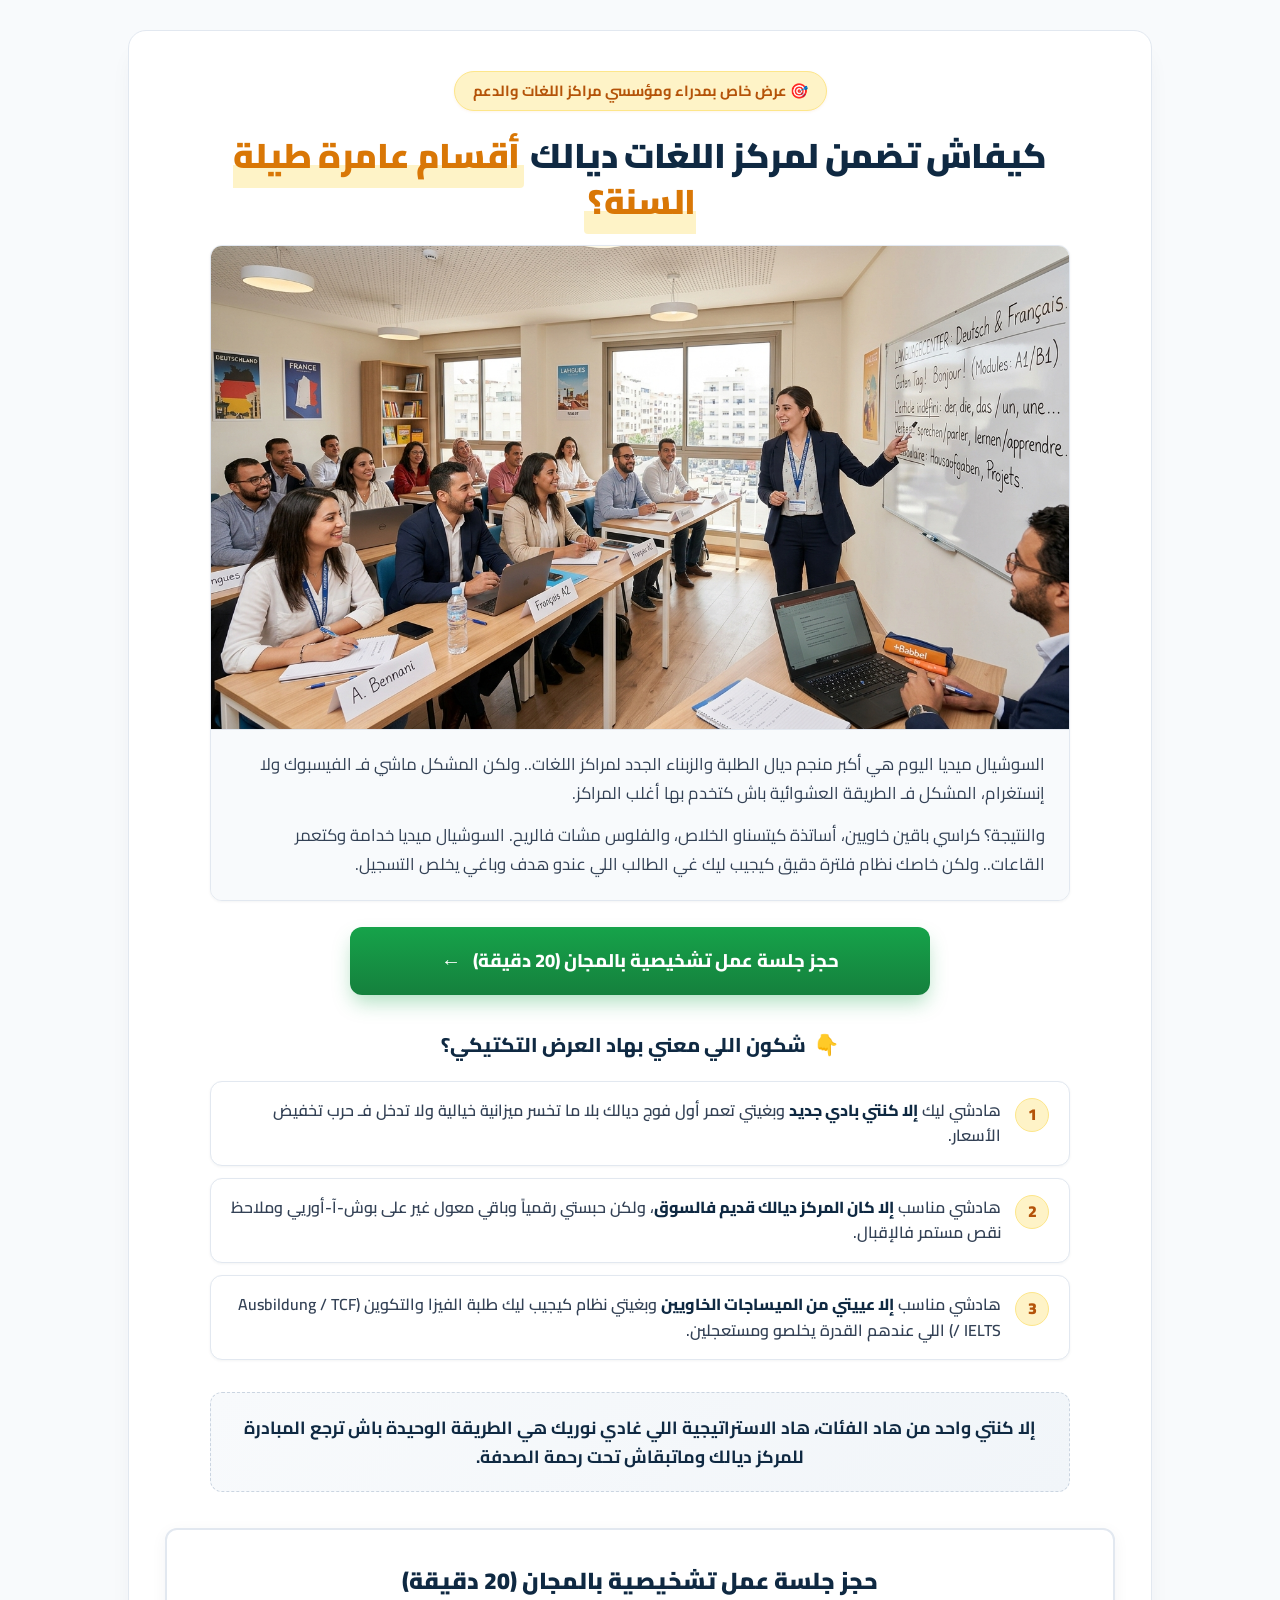
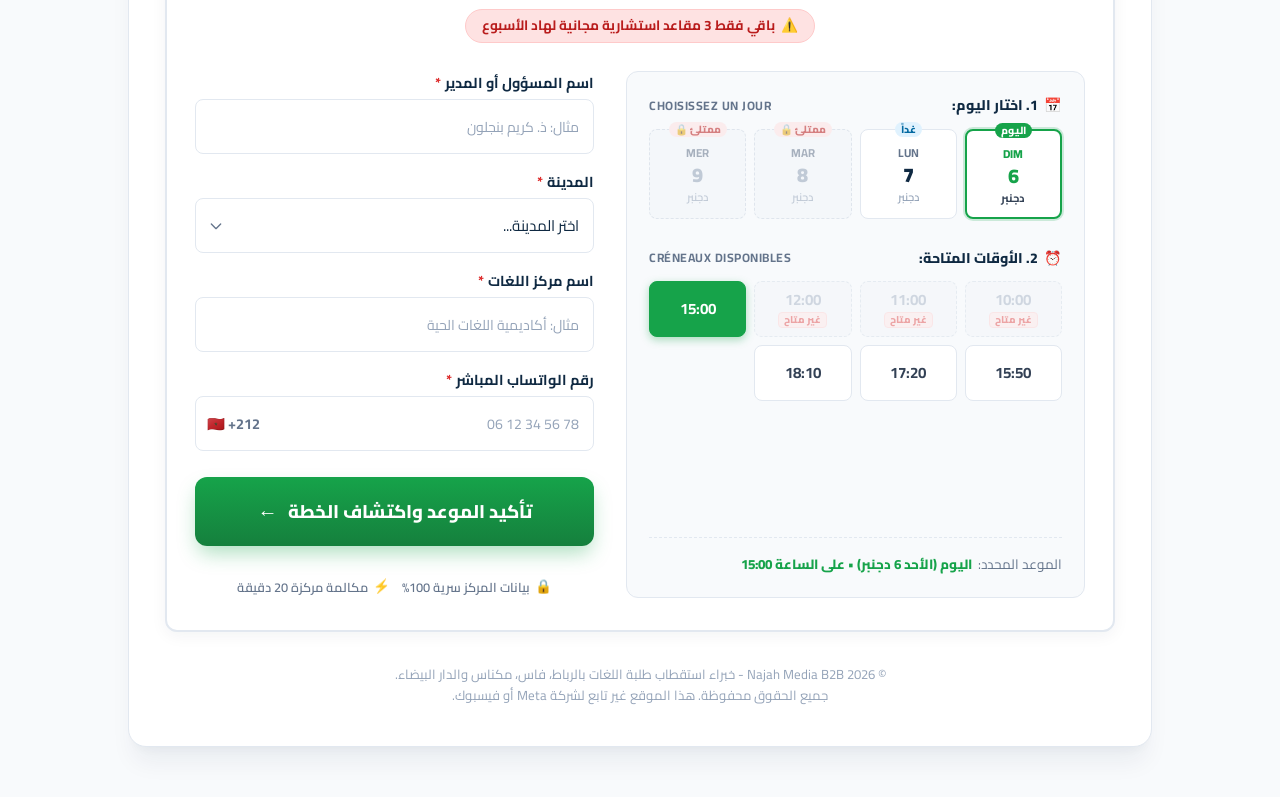
==== index.html @ f30177ac "first" ====
<!DOCTYPE html>
<html lang="ar" dir="rtl">
<head>
  <meta charset="UTF-8">
  <meta name="viewport" content="width=device-width, initial-scale=1.0">
  <title>خطة ملء أفواج مراكز اللغات طيلة السنة | نجاح ميديا</title>
  <meta name="description" content="استراتيجية استقطاب الطلبة الجادين والمستعدين للأداء لمراكز اللغات والتكوين بالمغرب (الألمانية، الفرنسية، الإنجليزية، والتكوين المهني Ausbildung).">
  
  <!-- Favicon -->
  <link rel="icon" href="data:image/svg+xml,<svg xmlns='http://www.w3.org/2000/svg' viewBox='0 0 100 100'><text y='.9em' font-size='90'>🎯</text></svg>">

  <!-- Open Graph -->
  <meta property="og:title" content="كيفاش تضمن لمركز اللغات ديالك أقسام عامرة طيلة السنة">
  <meta property="og:description" content="جلسة عمل تشخيصية بالمجان (20 دقيقة) لمدراء ومؤسسي مراكز اللغات والدعم المدرسي بالمغرب.">
  <meta property="og:type" content="website">

  <!-- Google Fonts -->
  <link rel="preconnect" href="https://fonts.googleapis.com">
  <link rel="preconnect" href="https://fonts.gstatic.com" crossorigin>
  <link href="https://fonts.googleapis.com/css2?family=Cairo:wght@400;500;600;700;800;900&family=Alexandria:wght@400;600;700&display=swap" rel="stylesheet">

  <!-- Main Stylesheet -->
  <link rel="stylesheet" href="style.css">

  <!-- Meta Pixel Stub -->
  <script>
    !function(f,b,e,v,n,t,s)
    {if(f.fbq)return;n=f.fbq=function(){n.callMethod?
    n.callMethod.apply(n,arguments):n.queue.push(arguments)};
    if(!f._fbq)f._fbq=n;n.push=n;n.loaded=!0;n.version='2.0';
    n.queue=[];t=b.createElement(e);t.async=!0;
    t.src=v;s=b.getElementsByTagName(e)[0];
    s.parentNode.insertBefore(t,s)}(window, document,'script',
    'https://connect.facebook.net/en_US/fbevents.js');
    fbq('init', 'FB_PIXEL_ID_PLACEHOLDER');
    fbq('track', 'PageView');
  </script>
</head>
<body>

  <div class="page-wrapper">

    <!-- MAIN ELEVATED CONTAINER CARD -->
    <main class="main-card">

      <!-- 2. TARGET CALLOUT PILL -->
      <div class="target-callout-wrapper">
        <div class="target-pill">
          <span>🎯 عرض خاص بمدراء ومؤسسي مراكز اللغات والدعم</span>
        </div>
      </div>

      <!-- 3. THE BIG PAIN HEADLINE -->
      <h1 class="main-headline">
        كيفاش تضمن لمركز اللغات ديالك <span class="highlight-amber">أقسام عامرة طيلة السنة؟</span>
      </h1>

      <!-- 4 & 5. HERO UNIFIED CARD (CLEAN IMAGE FIRST + TEXT DIRECTLY BENEATH) -->
      <section class="hero-unified-card" aria-label="عرض توضيحي لمركز اللغات">
        <div class="hero-image-wrap">
          <img 
            src="assets/classroom.jpg" 
            alt="فصل دراسي احترافي لمركز لغات بالمغرب" 
            class="hero-classroom-img"
            loading="eager"
          >
        </div>

        <div class="brutal-subheadline">
          <p style="margin-bottom: 12px;">السوشيال ميديا اليوم هي أكبر منجم ديال الطلبة والزبناء الجدد لمراكز اللغات.. ولكن المشكل ماشي فـ الفيسبوك ولا إنستغرام، المشكل فـ الطريقة العشوائية باش كتخدم بها أغلب المراكز.</p>
          <p>والنتيجة؟ كراسي باقين خاويين، أساتذة كيتسناو الخلاص، والفلوس مشات فالريح. السوشيال ميديا خدامة وكتعمر القاعات.. ولكن خاصك نظام فلترة دقيق كيجيب ليك غي الطالب اللي عندو هدف وباغي يخلص التسجيل.</p>
        </div>
      </section>

      <!-- FAST-JUMP CTA BUTTON -->
      <div class="fast-jump-cta-wrap">
        <a href="#bookingSection" class="fast-jump-cta-btn">
          <span>حجز جلسة عمل تشخيصية بالمجان (20 دقيقة)</span>
          <span class="cta-arrow">←</span>
        </a>
      </div>

      <!-- 6. THE 3 QUALIFICATION SEGMENTATION CARDS -->
      <section class="segmentation-section">
        <h2 class="section-title-pill">
          <span>👇</span>
          <span>شكون اللي معني بهاد العرض التكتيكي؟</span>
        </h2>

        <div class="cards-stack">
          <!-- Card 1 -->
          <div class="qualification-card">
            <div class="card-badge-num">1</div>
            <p>
              هادشي ليك <strong>إلا كنتي بادي جديد</strong> وبغيتي تعمر أول فوج ديالك بلا ما تخسر ميزانية خيالية ولا تدخل فـ حرب تخفيض الأسعار.
            </p>
          </div>

          <!-- Card 2 -->
          <div class="qualification-card">
            <div class="card-badge-num">2</div>
            <p>
              هادشي مناسب <strong>إلا كان المركز ديالك قديم فالسوق</strong>، ولكن حبستي رقمياً وباقي معول غير على بوش-آ-أوريي وملاحظ نقص مستمر فالإقبال.
            </p>
          </div>

          <!-- Card 3 -->
          <div class="qualification-card">
            <div class="card-badge-num">3</div>
            <p>
              هادشي مناسب <strong>إلا عييتي من الميساجات الخاويين</strong> وبغيتي نظام كيجيب ليك طلبة الفيزا والتكوين (Ausbildung / TCF / IELTS) اللي عندهم القدرة يخلصو ومستعجلين.
            </p>
          </div>
        </div>
      </section>

      <!-- 7. THE BRIDGE / TRANSITION TEXT -->
      <div class="bridge-box">
        <p class="bridge-text">
          إلا كنتي واحد من هاد الفئات، هاد الاستراتيجية اللي غادي نوريك هي الطريقة الوحيدة باش ترجع المبادرة للمركز ديالك وماتبقاش تحت رحمة الصدفة.
        </p>
      </div>

      <!-- 8. BALANCED 2-COLUMN BOOKING & SCHEDULER SECTION (DESKTOP >= 768px) -->
      <section class="booking-main-wrapper" id="bookingSection">
        <div class="booking-header">
          <h3 class="booking-title">حجز جلسة عمل تشخيصية بالمجان (20 دقيقة)</h3>
          <div class="scarcity-pill">
            <span>⚠️</span>
            <span>باقي فقط 3 مقاعد استشارية مجانية لهاد الأسبوع</span>
          </div>
        </div>

        <form id="consultationForm">
          <div class="booking-grid">
            
            <!-- COLUMN 1: THE 2-STEP INTERACTIVE CALENDAR SCHEDULER -->
            <div class="scheduler-column">
              
              <!-- Step A: Choose Day -->
              <div class="scheduler-step-header">
                <span class="step-label-main">
                  <span>📅</span>
                  <span>1. اختار اليوم:</span>
                </span>
                <span class="step-label-sub">CHOISISSEZ UN JOUR</span>
              </div>

              <!-- Interactive Date Cards Grid -->
              <div class="days-cards-grid" id="daysCardsGrid">
                <!-- Dynamically populated with Day, Date Number, and Month -->
              </div>

              <!-- Step B: Available Time Slots -->
              <div class="scheduler-step-header" style="margin-top: 6px;">
                <span class="step-label-main">
                  <span>⏰</span>
                  <span>2. الأوقات المتاحة:</span>
                </span>
                <span class="step-label-sub" id="slotSyncStatus">CRÉNEAUX DISPONIBLES</span>
              </div>

              <!-- Selectable Time Chips Grid -->
              <div class="time-chips-grid" id="timeChipsGrid">
                <!-- Dynamically populated time chips -->
              </div>

              <!-- Live Selected Slot Indicator -->
              <div class="selected-slot-indicator">
                <span>الموعد المحدد:</span>
                <strong id="selectedSlotPreview">جاري التحميل...</strong>
              </div>

              <!-- Hidden Inputs for Form Submission -->
              <input type="hidden" id="selectedDateInput" name="selected_date" value="">
              <input type="hidden" id="selectedTimeInput" name="selected_time" value="">
            </div>

            <!-- COLUMN 2: CONTACT FORM & INPUTS -->
            <div class="form-column">
              <div class="lead-form">
                
                <!-- Input 1: Full Name -->
                <div class="form-group">
                  <label class="form-label" for="fullName">
                    <span>اسم المسؤول أو المدير</span>
                    <span class="required-star">*</span>
                  </label>
                  <input 
                    type="text" 
                    id="fullName" 
                    name="full_name" 
                    class="form-input" 
                    placeholder="مثال: ذ. كريم بنجلون" 
                    required
                  >
                </div>

                <!-- Input 2: City (<select> dropdown) -->
                <div class="form-group">
                  <label class="form-label" for="citySelect">
                    <span>المدينة</span>
                    <span class="required-star">*</span>
                  </label>
                  <select id="citySelect" name="city" class="form-select" required>
                    <option value="" disabled selected>اختر المدينة...</option>
                    <option value="فاس (Fès)">فاس (Fès)</option>
                    <option value="مكناس (Meknès)">مكناس (Meknès)</option>
                    <option value="الرباط (Rabat)">الرباط (Rabat)</option>
                    <option value="الدار البيضاء (Casablanca)">الدار البيضاء (Casablanca)</option>
                    <option value="طنجة (Tanger)">طنجة (Tanger)</option>
                    <option value="مراكش (Marrakech)">مراكش (Marrakech)</option>
                    <option value="مدينة أخرى (Autre)">مدينة أخرى (Autre)</option>
                  </select>
                </div>

                <!-- Input 3: Center Name -->
                <div class="form-group">
                  <label class="form-label" for="centerName">
                    <span>اسم مركز اللغات</span>
                    <span class="required-star">*</span>
                  </label>
                  <input 
                    type="text" 
                    id="centerName" 
                    name="center_name" 
                    class="form-input" 
                    placeholder="مثال: أكاديمية اللغات الحية" 
                    required
                  >
                </div>

                <!-- Input 4: WhatsApp Number (+212) -->
                <div class="form-group">
                  <label class="form-label" for="phone">
                    <span>رقم الواتساب المباشر</span>
                    <span class="required-star">*</span>
                  </label>
                  <div class="phone-input-wrap">
                    <span class="phone-country-code">🇲🇦 +212</span>
                    <input 
                      type="tel" 
                      id="phone" 
                      name="phone" 
                      class="form-input phone-input" 
                      placeholder="06 12 34 56 78" 
                      required
                    >
                  </div>
                </div>

                <!-- CTA Submit Button -->
                <button type="submit" class="cta-submit-btn" id="submitBtn">
                  <span>تأكيد الموعد واكتشاف الخطة</span>
                  <span class="cta-arrow">←</span>
                </button>

                <!-- Trust Guarantees -->
                <div class="form-guarantee-row">
                  <div class="guarantee-item">
                    <span class="guarantee-icon">🔒</span>
                    <span>بيانات المركز سرية 100%</span>
                  </div>
                  <div class="guarantee-item">
                    <span class="guarantee-icon">⚡</span>
                    <span>مكالمة مركزة 20 دقيقة</span>
                  </div>
                </div>

              </div>
            </div>

          </div>
        </form>
      </section>

      <!-- Minimal Trust Footer -->
      <footer class="minimal-footer">
        <p>© 2026 Najah Media B2B - خبراء استقطاب طلبة اللغات بالرباط، فاس، مكناس والدار البيضاء.</p>
        <p>جميع الحقوق محفوظة. هذا الموقع غير تابع لشركة Meta أو فيسبوك.</p>
      </footer>

    </main>

  </div>

  <!-- Scripts -->
  <script src="script.js"></script>
</body>
</html>
---- style.css ----
/* ==========================================================================
   NAJAH MEDIA / CRO LANDING PAGE - MOROCCAN B2B LANGUAGE CENTERS
   High-converting direct-response layout (Reference Booking Clone)
   ========================================================================== */

@import url('https://fonts.googleapis.com/css2?family=Cairo:wght@400;500;600;700;800;900&family=Alexandria:wght@400;600;700&display=swap');

:root {
  /* Color Palette */
  --bg-page: #f8fafc;
  --bg-card: #ffffff;
  --bg-card-subtle: #f8fafc;
  
  --text-primary: #0f2942;
  --text-secondary: #334155;
  --text-muted: #64748b;
  --text-light: #94a3b8;
  
  --brand-navy: #0f2942;
  --brand-navy-light: #1e3a8a;
  
  --amber-primary: #d97706;
  --amber-hover: #b45309;
  --amber-bg: #fef3c7;
  --amber-border: #fde68a;
  
  --emerald-primary: #16a34a;
  --emerald-hover: #15803d;
  --emerald-bg: #dcfce7;
  --emerald-border: #86efac;

  --accent-red: #dc2626;
  --accent-red-bg: #fee2e2;
  --accent-red-border: #fca5a5;
  
  --border-light: #e2e8f0;
  --border-subtle: #edf2f7;
  
  /* Shadows */
  --shadow-sm: 0 1px 3px 0 rgba(15, 41, 66, 0.05);
  --shadow-md: 0 4px 6px -1px rgba(15, 41, 66, 0.07), 0 2px 4px -2px rgba(15, 41, 66, 0.05);
  --shadow-card: 0 20px 25px -5px rgba(15, 41, 66, 0.06), 0 8px 10px -6px rgba(15, 41, 66, 0.04);
  --shadow-cta: 0 10px 20px -3px rgba(22, 163, 74, 0.35);
  
  /* Radii */
  --radius-sm: 8px;
  --radius-md: 12px;
  --radius-lg: 18px;
  --radius-pill: 9999px;
  
  /* Typography */
  --font-arabic: 'Cairo', -apple-system, BlinkMacSystemFont, 'Segoe UI', Roboto, sans-serif;
}

*, *::before, *::after {
  box-sizing: border-box;
  margin: 0;
  padding: 0;
}

html {
  font-size: 16px;
  scroll-behavior: smooth;
  direction: rtl;
}

body {
  font-family: var(--font-arabic);
  background-color: var(--bg-page);
  color: var(--text-primary);
  line-height: 1.6;
  direction: rtl;
  text-align: right;
  -webkit-font-smoothing: antialiased;
  -moz-osx-font-smoothing: grayscale;
  padding: 30px 16px 50px 16px;
}

/* Base Page Wrapper - Max 1024px on Desktop */
.page-wrapper {
  width: 100%;
  max-width: 1024px;
  margin: 0 auto;
}

/* Main Elevated Card */
.main-card {
  background-color: var(--bg-card);
  border: 1px solid var(--border-light);
  border-radius: var(--radius-lg);
  padding: 40px 36px;
  box-shadow: var(--shadow-card);
}

@media (max-width: 768px) {
  .main-card {
    padding: 24px 18px;
    border-radius: var(--radius-md);
  }
}

/* 2. Target Callout Pill */
.target-callout-wrapper {
  text-align: center;
  margin-bottom: 22px;
}

.target-pill {
  display: inline-flex;
  align-items: center;
  gap: 8px;
  background-color: var(--amber-bg);
  border: 1px solid var(--amber-border);
  color: var(--amber-hover);
  padding: 7px 18px;
  border-radius: var(--radius-pill);
  font-size: 0.92rem;
  font-weight: 700;
  box-shadow: 0 1px 3px rgba(217, 119, 6, 0.08);
}

/* 3. The Big Pain Headline */
.main-headline {
  font-size: 2.15rem;
  font-weight: 900;
  line-height: 1.35;
  color: var(--text-primary);
  text-align: center;
  margin-bottom: 20px;
  letter-spacing: -0.4px;
  max-width: 860px;
  margin-left: auto;
  margin-right: auto;
}

.main-headline .highlight-amber {
  color: var(--amber-primary);
  background: linear-gradient(180deg, rgba(254, 243, 199, 0) 65%, #fef3c7 65%);
  padding: 0 4px;
  border-radius: 4px;
}

@media (max-width: 768px) {
  .main-headline {
    font-size: 1.45rem;
    line-height: 1.42;
  }
}

/* 4 & 5. Hero Unified Card: Image First + Text */
.hero-unified-card {
  max-width: 860px;
  margin: 0 auto 26px auto;
  background-color: #ffffff;
  border: 1.5px solid var(--border-light);
  border-radius: var(--radius-md);
  overflow: hidden;
  box-shadow: var(--shadow-sm);
}

.hero-image-wrap {
  width: 100%;
  overflow: hidden;
  background-color: #0f172a;
}

.hero-classroom-img {
  width: 100%;
  height: auto;
  aspect-ratio: 16 / 9;
  object-fit: cover;
  display: block;
  transition: transform 0.3s ease;
}

.hero-unified-card:hover .hero-classroom-img {
  transform: scale(1.012);
}

.hero-unified-card .brutal-subheadline {
  margin: 0;
  border-radius: 0;
  border-right: none;
  border-top: 1px solid var(--border-light);
  background-color: #f8fafc;
  padding: 20px 24px;
  font-size: 1.05rem;
  line-height: 1.75;
  color: var(--text-secondary);
  text-align: right;
}

@media (max-width: 768px) {
  .hero-unified-card .brutal-subheadline {
    padding: 16px 18px;
    font-size: 0.95rem;
  }
}

/* Fast-Jump CTA Button */
.fast-jump-cta-wrap {
  max-width: 860px;
  margin: 0 auto 34px auto;
  display: flex;
  justify-content: center;
}

.fast-jump-cta-btn {
  display: inline-flex;
  align-items: center;
  justify-content: center;
  gap: 12px;
  width: 100%;
  max-width: 580px;
  background: linear-gradient(180deg, #16a34a 0%, #15803d 100%);
  color: #ffffff;
  text-decoration: none;
  padding: 18px 28px;
  border-radius: var(--radius-md);
  font-size: 1.15rem;
  font-weight: 800;
  font-family: var(--font-arabic);
  box-shadow: var(--shadow-cta);
  transition: all 0.2s ease;
  cursor: pointer;
}

.fast-jump-cta-btn:hover {
  background: linear-gradient(180deg, #15803d 0%, #166534 100%);
  transform: translateY(-2px);
  box-shadow: 0 14px 26px -3px rgba(22, 163, 74, 0.45);
}

.fast-jump-cta-btn:active {
  transform: translateY(0);
}

.fast-jump-cta-btn:hover .cta-arrow {
  transform: translateX(-4px);
}

/* 6. The 3 Qualification Segmentation Cards */
.segmentation-section {
  margin: 34px auto 32px auto;
  max-width: 860px;
}

.section-title-pill {
  display: flex;
  align-items: center;
  justify-content: center;
  gap: 8px;
  font-size: 1.25rem;
  font-weight: 800;
  color: var(--text-primary);
  margin-bottom: 20px;
  text-align: center;
}

.cards-stack {
  display: flex;
  flex-direction: column;
  gap: 12px;
}

.qualification-card {
  display: flex;
  align-items: flex-start;
  gap: 14px;
  background-color: #ffffff;
  border: 1.5px solid var(--border-light);
  border-radius: var(--radius-md);
  padding: 16px 20px;
  transition: transform 0.15s ease, border-color 0.15s ease, box-shadow 0.15s ease;
  box-shadow: var(--shadow-sm);
}

.qualification-card:hover {
  transform: translateX(-4px);
  border-color: #cbd5e1;
  box-shadow: var(--shadow-md);
}

.card-badge-num {
  flex-shrink: 0;
  width: 34px;
  height: 34px;
  background-color: var(--amber-bg);
  border: 1px solid var(--amber-border);
  color: var(--amber-hover);
  border-radius: 50%;
  display: flex;
  align-items: center;
  justify-content: center;
  font-weight: 900;
  font-size: 1rem;
}

.qualification-card p {
  margin: 0;
  font-size: 1rem;
  font-weight: 600;
  color: var(--text-secondary);
  line-height: 1.6;
}

.qualification-card p strong {
  color: var(--text-primary);
  font-weight: 800;
}

/* 7. The Bridge / Transition Text */
.bridge-box {
  background: linear-gradient(135deg, #f8fafc 0%, #f1f5f9 100%);
  border: 1.5px dashed #cbd5e1;
  border-radius: var(--radius-md);
  padding: 20px 24px;
  margin: 28px auto 36px auto;
  text-align: center;
  max-width: 860px;
}

.bridge-text {
  font-size: 1.1rem;
  font-weight: 700;
  color: var(--brand-navy);
  line-height: 1.65;
}

/* ==========================================================================
   8. RESPONSIVE BOOKING SECTION: 2-COLUMN LAYOUT ON DESKTOP
   ========================================================================== */

.booking-main-wrapper {
  background-color: #ffffff;
  border: 2px solid #e2e8f0;
  border-radius: var(--radius-md);
  padding: 32px 28px;
  box-shadow: 0 4px 16px rgba(15, 41, 66, 0.05);
  margin-top: 10px;
}

.booking-header {
  text-align: center;
  margin-bottom: 28px;
}

.booking-title {
  font-size: 1.45rem;
  font-weight: 900;
  color: var(--text-primary);
  margin-bottom: 10px;
}

.scarcity-pill {
  display: inline-flex;
  align-items: center;
  gap: 6px;
  background-color: #fee2e2;
  border: 1px solid #fecaca;
  color: #b91c1c;
  font-size: 0.85rem;
  font-weight: 700;
  padding: 5px 16px;
  border-radius: var(--radius-pill);
}

/* 2-Column Grid on Desktop */
.booking-grid {
  display: grid;
  grid-template-columns: 1fr;
  gap: 28px;
}

@media (min-width: 768px) {
  .booking-grid {
    grid-template-columns: 1.15fr 1fr;
    gap: 32px;
    align-items: stretch;
  }
}

/* Column 1: Interactive Calendar Scheduler */
.scheduler-column {
  background-color: #f8fafc;
  border: 1px solid var(--border-light);
  border-radius: var(--radius-md);
  padding: 22px;
  display: flex;
  flex-direction: column;
}

.scheduler-step-header {
  display: flex;
  align-items: center;
  justify-content: space-between;
  margin-bottom: 12px;
}

.step-label-main {
  font-size: 0.88rem;
  font-weight: 800;
  color: var(--text-primary);
  display: flex;
  align-items: center;
  gap: 6px;
}

.step-label-sub {
  font-size: 0.76rem;
  font-weight: 700;
  color: var(--text-muted);
  text-transform: uppercase;
  letter-spacing: 0.5px;
}

/* Step A: Days Cards Grid */
.days-cards-grid {
  display: grid;
  grid-template-columns: repeat(4, 1fr);
  gap: 8px;
  margin-bottom: 22px;
}

@media (max-width: 640px) {
  .days-cards-grid {
    grid-template-columns: repeat(2, 1fr);
    gap: 8px;
  }
}

.day-card {
  position: relative;
  background-color: #ffffff;
  border: 1.5px solid var(--border-light);
  border-radius: 8px;
  padding: 10px 4px;
  text-align: center;
  cursor: pointer;
  transition: all 0.15s ease;
  user-select: none;
  display: flex;
  flex-direction: column;
  align-items: center;
  gap: 2px;
}

.day-card:hover:not(.disabled) {
  border-color: #94a3b8;
  transform: translateY(-1px);
}

.day-card.active {
  background-color: #ffffff;
  border-color: var(--emerald-primary);
  border-width: 2px;
  box-shadow: 0 0 0 2px rgba(22, 163, 74, 0.2);
}

.day-pill-status {
  position: absolute;
  top: -8px;
  font-size: 0.65rem;
  font-weight: 800;
  padding: 1px 6px;
  border-radius: var(--radius-pill);
  line-height: 1.3;
}

.day-card.active .day-pill-status {
  background-color: var(--emerald-primary);
  color: #ffffff;
}

.day-card:not(.active):not(.disabled) .day-pill-status {
  background-color: #e0f2fe;
  color: #0369a1;
}

.day-card.disabled {
  background-color: #f1f5f9;
  border: 1.5px dashed #cbd5e1;
  opacity: 0.55;
  cursor: not-allowed;
  pointer-events: none;
}

.day-card.disabled .day-pill-status {
  background-color: #fee2e2;
  color: #b91c1c;
}

.day-card.disabled .day-num-big {
  color: #94a3b8;
}

.day-name-top {
  font-size: 0.72rem;
  font-weight: 700;
  color: var(--text-muted);
  text-transform: uppercase;
}

.day-card.active .day-name-top {
  color: var(--emerald-primary);
  font-weight: 800;
}

.day-num-big {
  font-size: 1.25rem;
  font-weight: 900;
  color: var(--text-primary);
  line-height: 1.1;
}

.day-card.active .day-num-big {
  color: var(--emerald-primary);
}

.day-month-bottom {
  font-size: 0.7rem;
  font-weight: 600;
  color: var(--text-light);
}

.day-card.active .day-month-bottom {
  color: var(--text-secondary);
  font-weight: 700;
}

/* Step B: Time Chips Grid (Clean 7 Start Times) */
.time-chips-grid {
  display: grid;
  grid-template-columns: repeat(4, 1fr);
  gap: 8px;
  margin-bottom: 16px;
}

@media (max-width: 640px) {
  .time-chips-grid {
    grid-template-columns: repeat(3, 1fr);
  }
}

@media (max-width: 420px) {
  .time-chips-grid {
    grid-template-columns: repeat(2, 1fr);
  }
}

.time-chip-btn {
  background-color: #ffffff;
  border: 1.5px solid var(--border-light);
  border-radius: 8px;
  padding: 8px 4px;
  min-height: 56px;
  display: flex;
  flex-direction: column;
  align-items: center;
  justify-content: center;
  gap: 3px;
  font-size: 0.95rem;
  font-weight: 700;
  color: var(--text-secondary);
  cursor: pointer;
  transition: all 0.15s ease;
  font-family: var(--font-arabic);
  direction: ltr;
  position: relative;
  user-select: none;
}

.time-chip-btn .time-main-text {
  font-size: 0.95rem;
  font-weight: 700;
  line-height: 1.2;
}

.time-chip-btn:hover:not(:disabled):not(.disabled-slot) {
  border-color: #94a3b8;
  color: var(--text-primary);
  transform: translateY(-1px);
}

.time-chip-btn.active {
  background-color: var(--emerald-primary);
  border-color: var(--emerald-primary);
  color: #ffffff;
  box-shadow: 0 3px 8px rgba(22, 163, 74, 0.35);
  font-weight: 800;
}

.time-chip-btn.active .time-main-text {
  color: #ffffff;
}

/* 1. Sunday Morning Lockout (Opacity 40%, disabled) */
.time-chip-btn.disabled-sunday,
.time-chip-btn:disabled.disabled-sunday {
  opacity: 0.40;
  background-color: #f1f5f9;
  border: 1.5px dashed #cbd5e1;
  color: #94a3b8;
  cursor: not-allowed;
  pointer-events: none;
  box-shadow: none !important;
  transform: none !important;
}

/* 2. Dynamic Conflict Detection (Already Booked / Taken) */
.time-chip-btn.is-booked,
.time-chip-btn:disabled.is-booked {
  background-color: #f8fafc;
  border: 1.5px solid #e2e8f0;
  color: #94a3b8;
  cursor: not-allowed;
  pointer-events: none;
  opacity: 0.70;
  box-shadow: none !important;
  transform: none !important;
}

.time-chip-btn.is-booked .time-main-text {
  text-decoration: line-through;
  text-decoration-color: #ef4444;
  text-decoration-thickness: 1.5px;
  color: #94a3b8;
}

/* Slot status badges */
.time-tag-badge {
  font-size: 0.62rem;
  font-weight: 800;
  padding: 1px 5px;
  border-radius: 4px;
  line-height: 1.2;
  font-family: var(--font-arabic);
  letter-spacing: 0;
  white-space: nowrap;
}

.time-tag-badge.badge-unavailable {
  background-color: #fee2e2;
  color: #dc2626;
  border: 1px solid #fecaca;
}

.time-tag-badge.badge-booked {
  background-color: #e2e8f0;
  color: #475569;
  border: 1px solid #cbd5e1;
}

/* Sync indicator in step header */
.sync-live-status {
  display: inline-flex;
  align-items: center;
  gap: 4px;
  font-size: 0.72rem;
  font-weight: 700;
  color: var(--emerald-primary);
  letter-spacing: 0;
}

.sync-live-status.syncing {
  color: #d97706;
}

.sync-dot {
  width: 6px;
  height: 6px;
  border-radius: 50%;
  background-color: currentColor;
  display: inline-block;
}

.sync-live-status.syncing .sync-dot {
  animation: pulseSync 1s infinite alternate;
}

@keyframes pulseSync {
  from { opacity: 0.3; }
  to { opacity: 1; }
}

.selected-slot-indicator {
  margin-top: auto;
  padding-top: 16px;
  border-top: 1px dashed var(--border-light);
  font-size: 0.84rem;
  color: var(--text-muted);
  display: flex;
  align-items: center;
  gap: 6px;
}

.selected-slot-indicator strong {
  color: var(--emerald-primary);
  font-weight: 800;
}

/* Column 2: Lead Form */
.form-column {
  display: flex;
  flex-direction: column;
  justify-content: space-between;
}

.lead-form {
  display: flex;
  flex-direction: column;
  gap: 16px;
  height: 100%;
}

.form-group {
  display: flex;
  flex-direction: column;
  gap: 5px;
  text-align: right;
}

.form-label {
  font-size: 0.9rem;
  font-weight: 700;
  color: var(--text-primary);
  display: flex;
  align-items: center;
  gap: 4px;
}

.form-label .required-star {
  color: #dc2626;
}

.form-input, .form-select {
  width: 100%;
  padding: 12px 14px;
  font-size: 0.95rem;
  font-family: var(--font-arabic);
  border: 1.5px solid var(--border-light);
  border-radius: var(--radius-sm);
  background-color: #ffffff;
  color: var(--text-primary);
  transition: border-color 0.2s ease, box-shadow 0.2s ease;
  direction: rtl;
}

.form-select {
  appearance: none;
  background-image: url("data:image/svg+xml,%3Csvg xmlns='http://www.w3.org/2000/svg' fill='none' viewBox='0 0 24 24' stroke='%2364748b'%3E%3Cpath stroke-linecap='round' stroke-linejoin='round' stroke-width='2' d='M19 9l-7 7-7-7'%3E%3C/path%3E%3C/svg%3E");
  background-repeat: no-repeat;
  background-position: left 12px center;
  background-size: 16px 16px;
  padding-left: 36px;
  cursor: pointer;
}

.form-input:focus, .form-select:focus {
  outline: none;
  border-color: var(--brand-navy-light);
  box-shadow: 0 0 0 3px rgba(30, 58, 138, 0.1);
}

.form-input::placeholder {
  color: var(--text-light);
  font-size: 0.88rem;
}

/* Phone input wrap */
.phone-input-wrap {
  position: relative;
  display: flex;
  align-items: center;
}

.phone-country-code {
  position: absolute;
  left: 12px;
  direction: ltr;
  font-size: 0.9rem;
  font-weight: 700;
  color: var(--text-muted);
  display: flex;
  align-items: center;
  gap: 4px;
  pointer-events: none;
}

.form-input.phone-input {
  padding-left: 80px;
  direction: ltr;
  text-align: right;
}

/* CTA Submit Button */
.cta-submit-btn {
  margin-top: 10px;
  width: 100%;
  background: linear-gradient(180deg, #16a34a 0%, #15803d 100%);
  border: none;
  color: #ffffff;
  padding: 16px 20px;
  border-radius: var(--radius-md);
  font-size: 1.15rem;
  font-weight: 800;
  font-family: var(--font-arabic);
  cursor: pointer;
  box-shadow: var(--shadow-cta);
  transition: all 0.2s ease;
  display: flex;
  align-items: center;
  justify-content: center;
  gap: 10px;
}

.cta-submit-btn:hover {
  background: linear-gradient(180deg, #15803d 0%, #166534 100%);
  transform: translateY(-2px);
  box-shadow: 0 12px 24px -3px rgba(22, 163, 74, 0.45);
}

.cta-submit-btn:active {
  transform: translateY(0);
}

.cta-arrow {
  display: inline-block;
  font-size: 1.25rem;
  transition: transform 0.2s ease;
}

.cta-submit-btn:hover .cta-arrow {
  transform: translateX(-4px);
}

/* Trust Badges below Form */
.form-guarantee-row {
  margin-top: 14px;
  display: flex;
  align-items: center;
  justify-content: center;
  flex-wrap: wrap;
  gap: 12px;
  font-size: 0.8rem;
  color: var(--text-muted);
  font-weight: 600;
}

.guarantee-item {
  display: flex;
  align-items: center;
  gap: 5px;
}

.guarantee-icon {
  color: var(--emerald-primary);
  font-size: 0.85rem;
}

/* Footer / Privacy note */
.minimal-footer {
  margin-top: 32px;
  text-align: center;
  font-size: 0.82rem;
  color: var(--text-light);
  line-height: 1.6;
}

/* ==========================================================================
   THANK-YOU PAGE SPECIFIC STYLING
   ========================================================================== */

.thankyou-card {
  text-align: center;
  padding: 44px 28px;
  max-width: 680px;
  margin: 0 auto;
}

.success-check-bubble {
  width: 80px;
  height: 80px;
  background: var(--emerald-bg);
  border: 2px solid var(--emerald-border);
  color: var(--emerald-primary);
  border-radius: 50%;
  display: flex;
  align-items: center;
  justify-content: center;
  font-size: 2.4rem;
  margin: 0 auto 20px auto;
  box-shadow: 0 8px 16px -2px rgba(22, 163, 74, 0.2);
}

.thankyou-title {
  font-size: 1.85rem;
  font-weight: 900;
  color: var(--text-primary);
  margin-bottom: 12px;
  line-height: 1.35;
}

.thankyou-subtext {
  font-size: 1.05rem;
  color: var(--text-secondary);
  font-weight: 600;
  margin-bottom: 28px;
  line-height: 1.6;
}

.appointment-details-card {
  background-color: #f8fafc;
  border: 1.5px solid var(--border-light);
  border-radius: var(--radius-md);
  padding: 22px;
  margin-bottom: 20px;
  text-align: right;
}

.details-header {
  font-size: 0.95rem;
  font-weight: 800;
  color: var(--brand-navy);
  border-bottom: 1px solid var(--border-light);
  padding-bottom: 10px;
  margin-bottom: 14px;
  display: flex;
  align-items: center;
  gap: 6px;
}

.details-row {
  display: flex;
  justify-content: space-between;
  align-items: center;
  padding: 9px 0;
  font-size: 0.94rem;
  border-bottom: 1px dashed var(--border-subtle);
}

.details-row:last-child {
  border-bottom: none;
}

.details-label {
  color: var(--text-muted);
  font-weight: 600;
}

.details-val {
  color: var(--text-primary);
  font-weight: 800;
}

.checklist-section {
  margin-top: 0;
  text-align: right;
  background-color: #ffffff;
  border: 1.5px solid var(--border-light);
  border-radius: var(--radius-md);
  padding: 22px;
}

.checklist-title {
  font-size: 1rem;
  font-weight: 800;
  color: var(--text-primary);
  margin-bottom: 14px;
  display: flex;
  align-items: center;
  gap: 8px;
}

.checklist-item {
  display: flex;
  align-items: flex-start;
  gap: 10px;
  margin-bottom: 12px;
  font-size: 0.92rem;
  color: var(--text-secondary);
  font-weight: 600;
  line-height: 1.5;
}

.checklist-item:last-child {
  margin-bottom: 0;
}

.checklist-check {
  color: var(--emerald-primary);
  font-weight: 900;
  flex-shrink: 0;
}
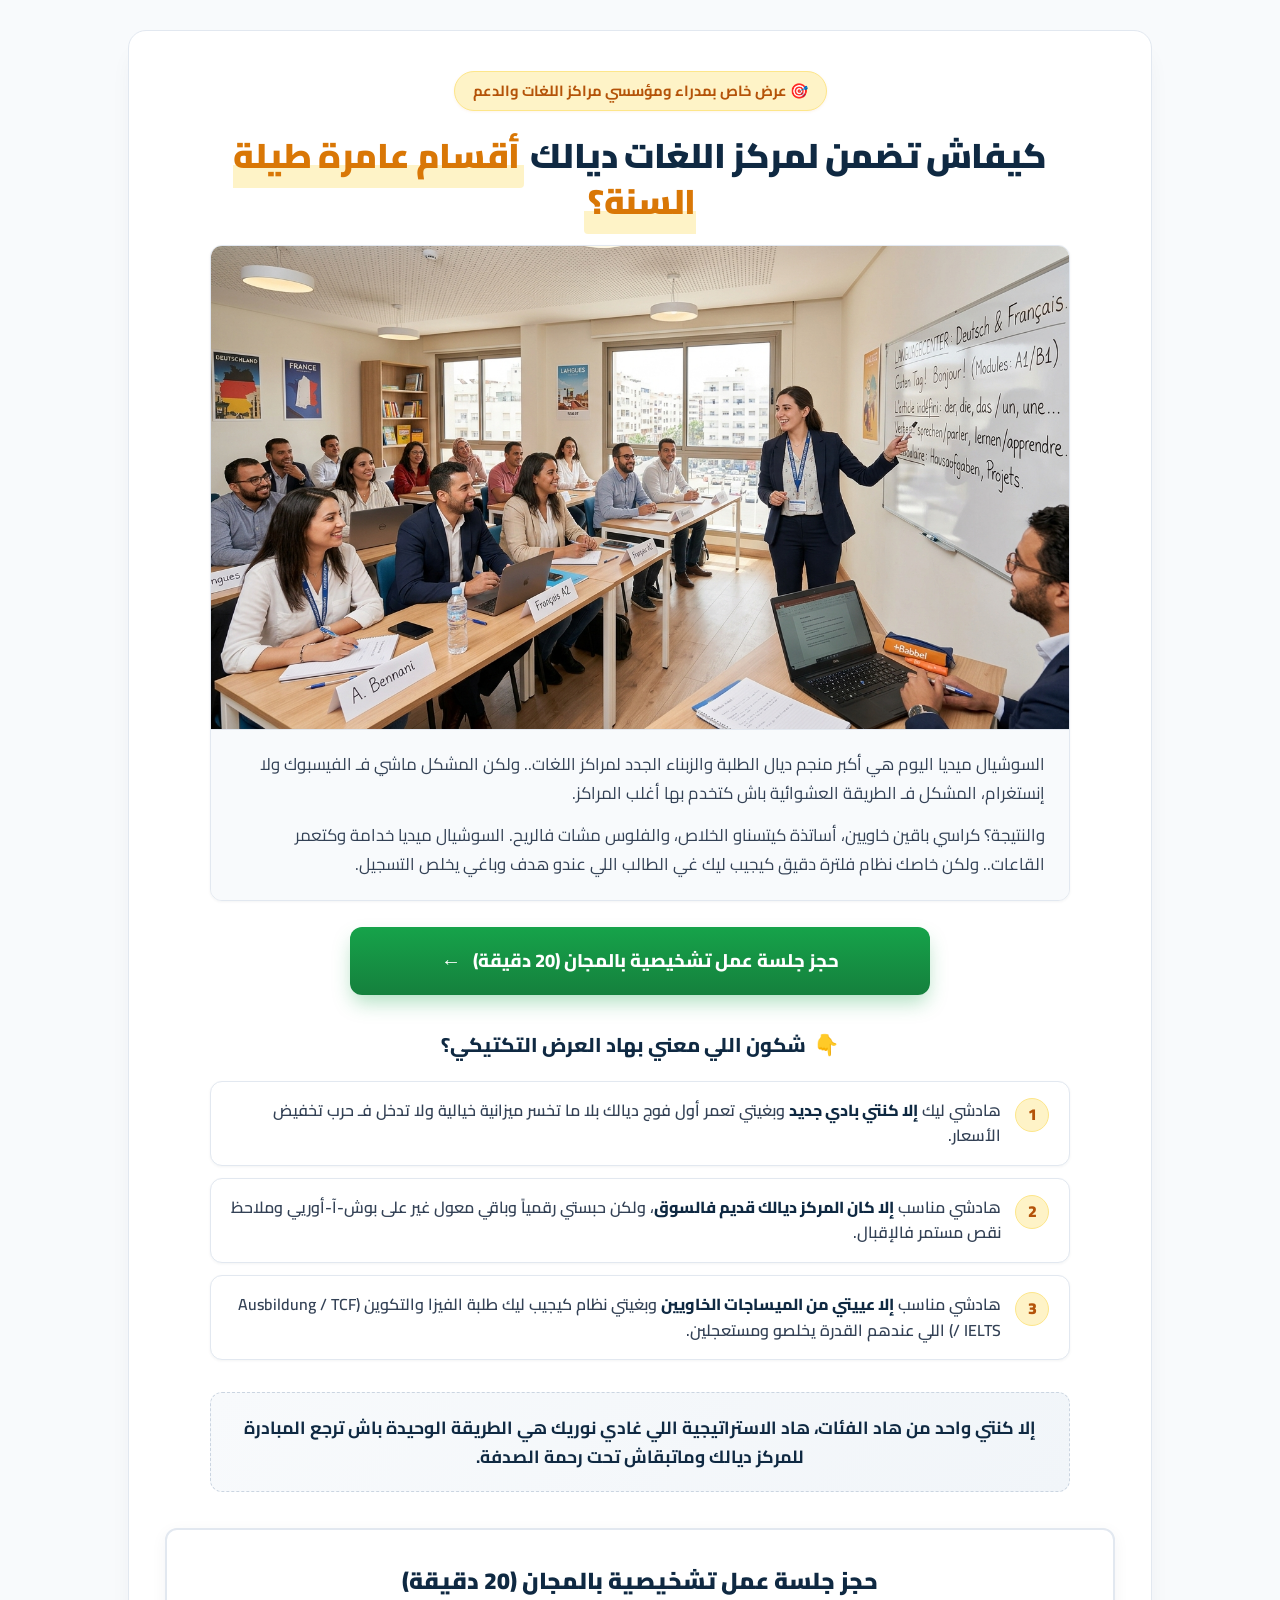
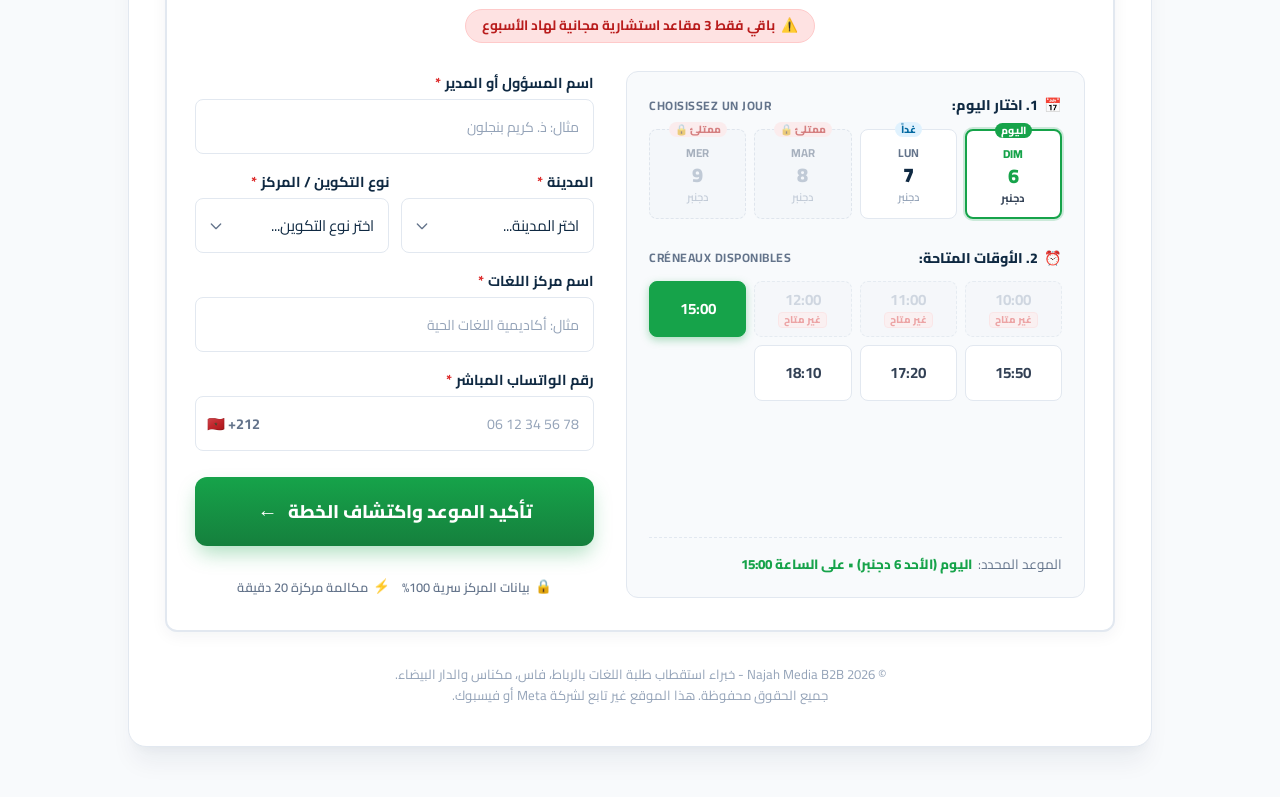
==== commit 58d30609: "add another option in formulaire: نوع التكوين / المركز" ====
--- a/index.html
+++ b/index.html
@@ -22,7 +22,7 @@
   <!-- Main Stylesheet -->
   <link rel="stylesheet" href="style.css">
 
-  <!-- Meta Pixel Stub -->
+  <!-- Meta Pixel Code -->
   <script>
     !function(f,b,e,v,n,t,s)
     {if(f.fbq)return;n=f.fbq=function(){n.callMethod?
@@ -32,9 +32,13 @@
     t.src=v;s=b.getElementsByTagName(e)[0];
     s.parentNode.insertBefore(t,s)}(window, document,'script',
     'https://connect.facebook.net/en_US/fbevents.js');
-    fbq('init', 'FB_PIXEL_ID_PLACEHOLDER');
+    fbq('init', '1655344052778905');
     fbq('track', 'PageView');
   </script>
+  <noscript><img height="1" width="1" style="display:none"
+    src="https://www.facebook.com/tr?id=1655344052778905&ev=PageView&noscript=1"
+  /></noscript>
+  <!-- End Meta Pixel Code -->
 </head>
 <body>
 
@@ -196,22 +200,40 @@
                   >
                 </div>
 
-                <!-- Input 2: City (<select> dropdown) -->
-                <div class="form-group">
-                  <label class="form-label" for="citySelect">
-                    <span>المدينة</span>
-                    <span class="required-star">*</span>
-                  </label>
-                  <select id="citySelect" name="city" class="form-select" required>
-                    <option value="" disabled selected>اختر المدينة...</option>
-                    <option value="فاس (Fès)">فاس (Fès)</option>
-                    <option value="مكناس (Meknès)">مكناس (Meknès)</option>
-                    <option value="الرباط (Rabat)">الرباط (Rabat)</option>
-                    <option value="الدار البيضاء (Casablanca)">الدار البيضاء (Casablanca)</option>
-                    <option value="طنجة (Tanger)">طنجة (Tanger)</option>
-                    <option value="مراكش (Marrakech)">مراكش (Marrakech)</option>
-                    <option value="مدينة أخرى (Autre)">مدينة أخرى (Autre)</option>
-                  </select>
+                <!-- Row: City & Formation Type -->
+                <div class="form-row">
+                  <!-- Input 2: City (<select> dropdown) -->
+                  <div class="form-group">
+                    <label class="form-label" for="citySelect">
+                      <span>المدينة</span>
+                      <span class="required-star">*</span>
+                    </label>
+                    <select id="citySelect" name="city" class="form-select" required>
+                      <option value="" disabled selected>اختر المدينة...</option>
+                      <option value="فاس (Fès)">فاس (Fès)</option>
+                      <option value="مكناس (Meknès)">مكناس (Meknès)</option>
+                      <option value="الرباط (Rabat)">الرباط (Rabat)</option>
+                      <option value="الدار البيضاء (Casablanca)">الدار البيضاء (Casablanca)</option>
+                      <option value="طنجة (Tanger)">طنجة (Tanger)</option>
+                      <option value="مراكش (Marrakech)">مراكش (Marrakech)</option>
+                      <option value="مدينة أخرى (Autre)">مدينة أخرى (Autre)</option>
+                    </select>
+                  </div>
+
+                  <!-- Input 3: Formation Type (<select> dropdown) -->
+                  <div class="form-group">
+                    <label class="form-label" for="formationType">
+                      <span>نوع التكوين / المركز</span>
+                      <span class="required-star">*</span>
+                    </label>
+                    <select id="formationType" name="formation_type" class="form-select" required>
+                      <option value="" disabled selected>اختر نوع التكوين...</option>
+                      <option value="مركز لغات حضوري (Présentiel)">مركز لغات حضوري (Présentiel)</option>
+                      <option value="تكوين عن بعد أونلاين (En ligne)">تكوين عن بعد أونلاين (En ligne)</option>
+                      <option value="حضوري وعن بعد معاً (Présentiel & En ligne)">حضوري وعن بعد معاً (Présentiel & En ligne)</option>
+                      <option value="مركز تكوين مهني (Centre de formation)">مركز تكوين مهني (Centre de formation)</option>
+                    </select>
+                  </div>
                 </div>
 
                 <!-- Input 3: Center Name -->
--- a/style.css
+++ b/style.css
@@ -713,11 +713,25 @@
   height: 100%;
 }
 
+.form-row {
+  display: grid;
+  grid-template-columns: 1fr 1fr;
+  gap: 12px;
+}
+
+@media (max-width: 580px) {
+  .form-row {
+    grid-template-columns: 1fr;
+    gap: 16px;
+  }
+}
+
 .form-group {
   display: flex;
   flex-direction: column;
   gap: 5px;
   text-align: right;
+  min-width: 0;
 }
 
 .form-label {
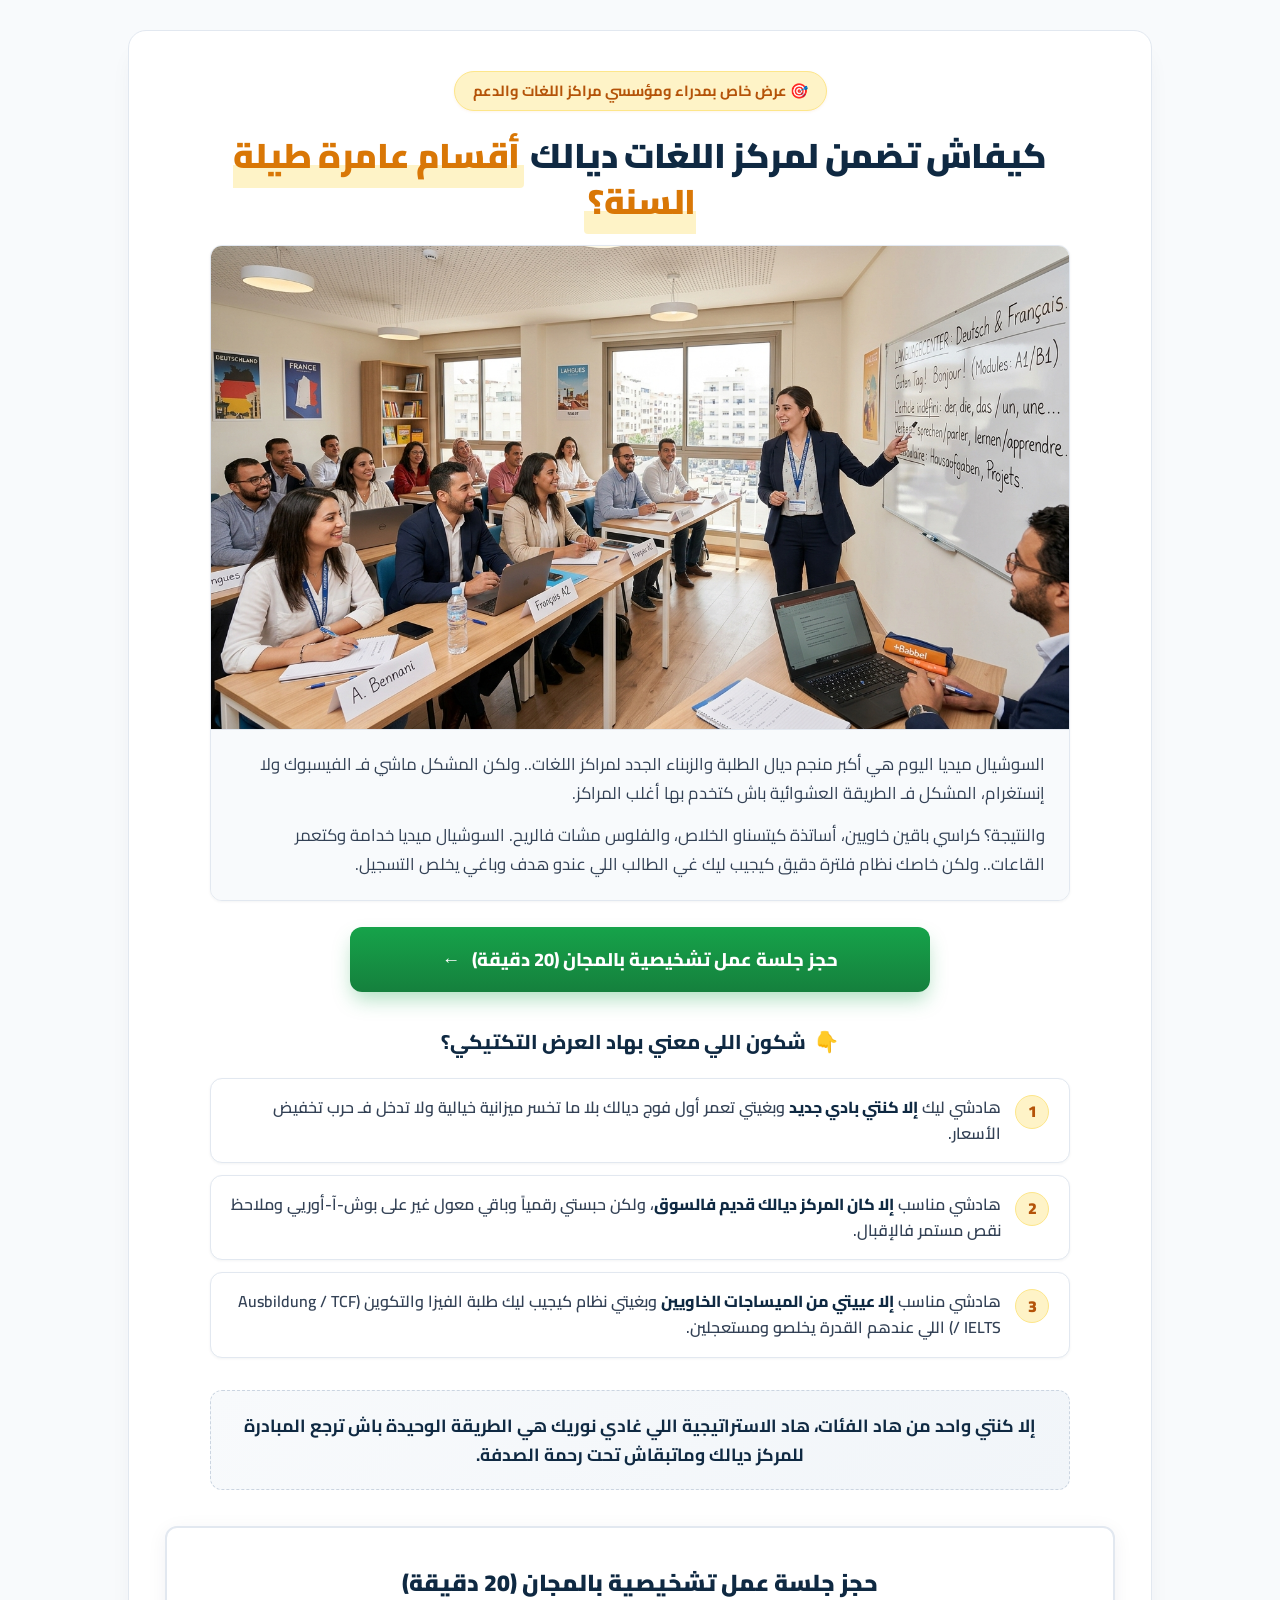
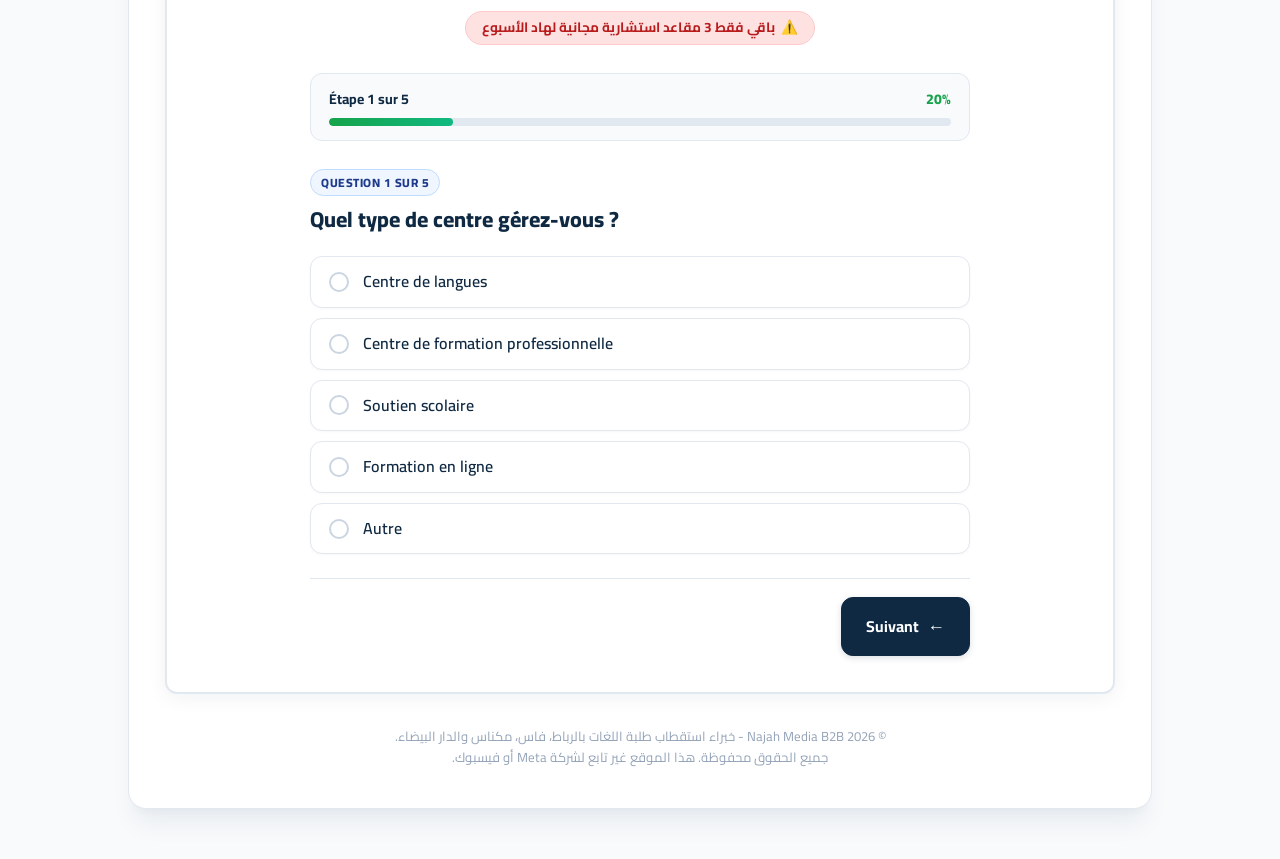
==== commit 1dae3de5: "edit form" ====
--- a/index.html
+++ b/index.html
@@ -125,7 +125,7 @@
         </p>
       </div>
 
-      <!-- 8. BALANCED 2-COLUMN BOOKING & SCHEDULER SECTION (DESKTOP >= 768px) -->
+      <!-- 8. MULTI-STEP DIAGNOSTIC FORM SECTION -->
       <section class="booking-main-wrapper" id="bookingSection">
         <div class="booking-header">
           <h3 class="booking-title">حجز جلسة عمل تشخيصية بالمجان (20 دقيقة)</h3>
@@ -135,164 +135,351 @@
           </div>
         </div>
 
-        <form id="consultationForm">
-          <div class="booking-grid">
-            
-            <!-- COLUMN 1: THE 2-STEP INTERACTIVE CALENDAR SCHEDULER -->
-            <div class="scheduler-column">
-              
-              <!-- Step A: Choose Day -->
-              <div class="scheduler-step-header">
-                <span class="step-label-main">
-                  <span>📅</span>
-                  <span>1. اختار اليوم:</span>
-                </span>
-                <span class="step-label-sub">CHOISISSEZ UN JOUR</span>
-              </div>
-
-              <!-- Interactive Date Cards Grid -->
-              <div class="days-cards-grid" id="daysCardsGrid">
-                <!-- Dynamically populated with Day, Date Number, and Month -->
-              </div>
-
-              <!-- Step B: Available Time Slots -->
-              <div class="scheduler-step-header" style="margin-top: 6px;">
-                <span class="step-label-main">
-                  <span>⏰</span>
-                  <span>2. الأوقات المتاحة:</span>
-                </span>
-                <span class="step-label-sub" id="slotSyncStatus">CRÉNEAUX DISPONIBLES</span>
-              </div>
-
-              <!-- Selectable Time Chips Grid -->
-              <div class="time-chips-grid" id="timeChipsGrid">
-                <!-- Dynamically populated time chips -->
-              </div>
-
-              <!-- Live Selected Slot Indicator -->
-              <div class="selected-slot-indicator">
-                <span>الموعد المحدد:</span>
-                <strong id="selectedSlotPreview">جاري التحميل...</strong>
-              </div>
-
-              <!-- Hidden Inputs for Form Submission -->
-              <input type="hidden" id="selectedDateInput" name="selected_date" value="">
-              <input type="hidden" id="selectedTimeInput" name="selected_time" value="">
-            </div>
-
-            <!-- COLUMN 2: CONTACT FORM & INPUTS -->
-            <div class="form-column">
-              <div class="lead-form">
-                
-                <!-- Input 1: Full Name -->
-                <div class="form-group">
-                  <label class="form-label" for="fullName">
-                    <span>اسم المسؤول أو المدير</span>
-                    <span class="required-star">*</span>
-                  </label>
+        <!-- Multi-Step Form Container -->
+        <form id="consultationForm" class="multistep-form-container" novalidate>
+          
+          <!-- Progress bar & step indicator -->
+          <div class="form-progress-wrap">
+            <div class="progress-info-row">
+              <span class="step-indicator-text" id="stepIndicatorText">Étape 1 sur 5</span>
+              <span class="step-percentage-text" id="stepPercentageText">20%</span>
+            </div>
+            <div class="progress-bar-track">
+              <div class="progress-bar-fill" id="progressBarFill" style="width: 20%;"></div>
+            </div>
+          </div>
+
+          <!-- Step 1: Question 1 -->
+          <div class="form-step active" data-step="1">
+            <div class="step-header-box">
+              <span class="step-badge">Question 1 sur 5</span>
+              <h4 class="step-question-title">Quel type de centre gérez-vous ?</h4>
+            </div>
+
+            <div class="options-grid">
+              <label class="option-card">
+                <input type="radio" name="center_type" value="Centre de langues" required>
+                <div class="option-content">
+                  <span class="option-indicator"></span>
+                  <span class="option-label">Centre de langues</span>
+                </div>
+              </label>
+
+              <label class="option-card">
+                <input type="radio" name="center_type" value="Centre de formation professionnelle">
+                <div class="option-content">
+                  <span class="option-indicator"></span>
+                  <span class="option-label">Centre de formation professionnelle</span>
+                </div>
+              </label>
+
+              <label class="option-card">
+                <input type="radio" name="center_type" value="Soutien scolaire">
+                <div class="option-content">
+                  <span class="option-indicator"></span>
+                  <span class="option-label">Soutien scolaire</span>
+                </div>
+              </label>
+
+              <label class="option-card">
+                <input type="radio" name="center_type" value="Formation en ligne">
+                <div class="option-content">
+                  <span class="option-indicator"></span>
+                  <span class="option-label">Formation en ligne</span>
+                </div>
+              </label>
+
+              <label class="option-card option-card-autre">
+                <input type="radio" name="center_type" value="Autre">
+                <div class="option-content">
+                  <span class="option-indicator"></span>
+                  <span class="option-label">Autre</span>
+                </div>
+              </label>
+            </div>
+
+            <div class="autre-specify-wrap" id="centerTypeAutreWrap" style="display: none;">
+              <input type="text" id="centerTypeAutreInput" class="form-input" placeholder="Précisez votre type d'activité...">
+            </div>
+
+            <div class="step-actions single-next">
+              <button type="button" class="step-btn next-btn" data-next="2">
+                <span>Suivant</span>
+                <span class="btn-arrow">←</span>
+              </button>
+            </div>
+          </div>
+
+          <!-- Step 2: Question 2 -->
+          <div class="form-step" data-step="2">
+            <div class="step-header-box">
+              <span class="step-badge">Question 2 sur 5</span>
+              <h4 class="step-question-title">Depuis combien de temps votre centre est actif ?</h4>
+            </div>
+
+            <div class="options-grid">
+              <label class="option-card">
+                <input type="radio" name="active_duration" value="Moins de 6 mois" required>
+                <div class="option-content">
+                  <span class="option-indicator"></span>
+                  <span class="option-label">Moins de 6 mois</span>
+                </div>
+              </label>
+
+              <label class="option-card">
+                <input type="radio" name="active_duration" value="6mois -1 an">
+                <div class="option-content">
+                  <span class="option-indicator"></span>
+                  <span class="option-label">6mois -1 an</span>
+                </div>
+              </label>
+
+              <label class="option-card">
+                <input type="radio" name="active_duration" value="1 - 3 ans">
+                <div class="option-content">
+                  <span class="option-indicator"></span>
+                  <span class="option-label">1 - 3 ans</span>
+                </div>
+              </label>
+
+              <label class="option-card">
+                <input type="radio" name="active_duration" value="+ 3 ans">
+                <div class="option-content">
+                  <span class="option-indicator"></span>
+                  <span class="option-label">+ 3 ans</span>
+                </div>
+              </label>
+            </div>
+
+            <div class="step-actions">
+              <button type="button" class="step-btn prev-btn" data-prev="1">
+                <span class="btn-arrow">→</span>
+                <span>Précédent</span>
+              </button>
+              <button type="button" class="step-btn next-btn" data-next="3">
+                <span>Suivant</span>
+                <span class="btn-arrow">←</span>
+              </button>
+            </div>
+          </div>
+
+          <!-- Step 3: Question 3 -->
+          <div class="form-step" data-step="3">
+            <div class="step-header-box">
+              <span class="step-badge">Question 3 sur 5</span>
+              <h4 class="step-question-title">Combien d'eleves inscrivez-vous en moyenne par mois ?</h4>
+            </div>
+
+            <div class="options-grid">
+              <label class="option-card">
+                <input type="radio" name="students_per_month" value="Moins de 10" required>
+                <div class="option-content">
+                  <span class="option-indicator"></span>
+                  <span class="option-label">Moins de 10</span>
+                </div>
+              </label>
+
+              <label class="option-card">
+                <input type="radio" name="students_per_month" value="10 - 30">
+                <div class="option-content">
+                  <span class="option-indicator"></span>
+                  <span class="option-label">10 - 30</span>
+                </div>
+              </label>
+
+              <label class="option-card">
+                <input type="radio" name="students_per_month" value="30 - 50">
+                <div class="option-content">
+                  <span class="option-indicator"></span>
+                  <span class="option-label">30 - 50</span>
+                </div>
+              </label>
+
+              <label class="option-card">
+                <input type="radio" name="students_per_month" value="+50">
+                <div class="option-content">
+                  <span class="option-indicator"></span>
+                  <span class="option-label">+50</span>
+                </div>
+              </label>
+            </div>
+
+            <div class="step-actions">
+              <button type="button" class="step-btn prev-btn" data-prev="2">
+                <span class="btn-arrow">→</span>
+                <span>Précédent</span>
+              </button>
+              <button type="button" class="step-btn next-btn" data-next="4">
+                <span>Suivant</span>
+                <span class="btn-arrow">←</span>
+              </button>
+            </div>
+          </div>
+
+          <!-- Step 4: Question 4 -->
+          <div class="form-step" data-step="4">
+            <div class="step-header-box">
+              <span class="step-badge">Question 4 sur 5</span>
+              <h4 class="step-question-title">Avez-vous deja investi dans la publicite (Facebook / Instagram) ?</h4>
+            </div>
+
+            <div class="options-grid">
+              <label class="option-card">
+                <input type="radio" name="ad_experience" value="Oui, regulierement" required>
+                <div class="option-content">
+                  <span class="option-indicator"></span>
+                  <span class="option-label">Oui, regulierement</span>
+                </div>
+              </label>
+
+              <label class="option-card">
+                <input type="radio" name="ad_experience" value="Oui, mais sans resultats">
+                <div class="option-content">
+                  <span class="option-indicator"></span>
+                  <span class="option-label">Oui, mais sans resultats</span>
+                </div>
+              </label>
+
+              <label class="option-card">
+                <input type="radio" name="ad_experience" value="Non, Jamais">
+                <div class="option-content">
+                  <span class="option-indicator"></span>
+                  <span class="option-label">Non, Jamais</span>
+                </div>
+              </label>
+            </div>
+
+            <div class="step-actions">
+              <button type="button" class="step-btn prev-btn" data-prev="3">
+                <span class="btn-arrow">→</span>
+                <span>Précédent</span>
+              </button>
+              <button type="button" class="step-btn next-btn" data-next="5">
+                <span>Suivant</span>
+                <span class="btn-arrow">←</span>
+              </button>
+            </div>
+          </div>
+
+          <!-- Step 5: Question 5 - Informations de contact -->
+          <div class="form-step" data-step="5">
+            <div class="step-header-box">
+              <span class="step-badge">Question 5 sur 5</span>
+              <h4 class="step-question-title">Informations de contact</h4>
+              <p class="step-question-desc">Pour que nous puissions collaborer ou que je puisse vous aider au mieux, vous pouvez partager vos formations et vos compétences directement ici dans ce formulaire..</p>
+            </div>
+
+            <div class="contact-fields-wrap">
+              <!-- Nom complet -->
+              <div class="form-group">
+                <label class="form-label" for="fullName">
+                  <span>Nom complet</span>
+                  <span class="required-star">*</span>
+                </label>
+                <input 
+                  type="text" 
+                  id="fullName" 
+                  name="full_name" 
+                  class="form-input" 
+                  placeholder="Entrez votre réponse." 
+                  required
+                >
+              </div>
+
+              <!-- Numéro de téléphone -->
+              <div class="form-group">
+                <label class="form-label" for="phone">
+                  <span>Numéro de téléphone</span>
+                  <span class="required-star">*</span>
+                </label>
+                <div class="phone-input-wrap">
+                  <span class="phone-country-code">🇲🇦 +212</span>
                   <input 
-                    type="text" 
-                    id="fullName" 
-                    name="full_name" 
-                    class="form-input" 
-                    placeholder="مثال: ذ. كريم بنجلون" 
+                    type="tel" 
+                    id="phone" 
+                    name="phone" 
+                    class="form-input phone-input" 
+                    placeholder="Entrez votre réponse." 
                     required
                   >
                 </div>
-
-                <!-- Row: City & Formation Type -->
-                <div class="form-row">
-                  <!-- Input 2: City (<select> dropdown) -->
-                  <div class="form-group">
-                    <label class="form-label" for="citySelect">
-                      <span>المدينة</span>
-                      <span class="required-star">*</span>
-                    </label>
-                    <select id="citySelect" name="city" class="form-select" required>
-                      <option value="" disabled selected>اختر المدينة...</option>
-                      <option value="فاس (Fès)">فاس (Fès)</option>
-                      <option value="مكناس (Meknès)">مكناس (Meknès)</option>
-                      <option value="الرباط (Rabat)">الرباط (Rabat)</option>
-                      <option value="الدار البيضاء (Casablanca)">الدار البيضاء (Casablanca)</option>
-                      <option value="طنجة (Tanger)">طنجة (Tanger)</option>
-                      <option value="مراكش (Marrakech)">مراكش (Marrakech)</option>
-                      <option value="مدينة أخرى (Autre)">مدينة أخرى (Autre)</option>
-                    </select>
-                  </div>
-
-                  <!-- Input 3: Formation Type (<select> dropdown) -->
-                  <div class="form-group">
-                    <label class="form-label" for="formationType">
-                      <span>نوع التكوين / المركز</span>
-                      <span class="required-star">*</span>
-                    </label>
-                    <select id="formationType" name="formation_type" class="form-select" required>
-                      <option value="" disabled selected>اختر نوع التكوين...</option>
-                      <option value="مركز لغات حضوري (Présentiel)">مركز لغات حضوري (Présentiel)</option>
-                      <option value="تكوين عن بعد أونلاين (En ligne)">تكوين عن بعد أونلاين (En ligne)</option>
-                      <option value="حضوري وعن بعد معاً (Présentiel & En ligne)">حضوري وعن بعد معاً (Présentiel & En ligne)</option>
-                      <option value="مركز تكوين مهني (Centre de formation)">مركز تكوين مهني (Centre de formation)</option>
-                    </select>
-                  </div>
-                </div>
-
-                <!-- Input 3: Center Name -->
-                <div class="form-group">
-                  <label class="form-label" for="centerName">
-                    <span>اسم مركز اللغات</span>
-                    <span class="required-star">*</span>
-                  </label>
-                  <input 
-                    type="text" 
-                    id="centerName" 
-                    name="center_name" 
-                    class="form-input" 
-                    placeholder="مثال: أكاديمية اللغات الحية" 
-                    required
-                  >
-                </div>
-
-                <!-- Input 4: WhatsApp Number (+212) -->
-                <div class="form-group">
-                  <label class="form-label" for="phone">
-                    <span>رقم الواتساب المباشر</span>
-                    <span class="required-star">*</span>
-                  </label>
-                  <div class="phone-input-wrap">
-                    <span class="phone-country-code">🇲🇦 +212</span>
-                    <input 
-                      type="tel" 
-                      id="phone" 
-                      name="phone" 
-                      class="form-input phone-input" 
-                      placeholder="06 12 34 56 78" 
-                      required
-                    >
-                  </div>
-                </div>
-
-                <!-- CTA Submit Button -->
-                <button type="submit" class="cta-submit-btn" id="submitBtn">
-                  <span>تأكيد الموعد واكتشاف الخطة</span>
-                  <span class="cta-arrow">←</span>
-                </button>
-
-                <!-- Trust Guarantees -->
-                <div class="form-guarantee-row">
-                  <div class="guarantee-item">
-                    <span class="guarantee-icon">🔒</span>
-                    <span>بيانات المركز سرية 100%</span>
-                  </div>
-                  <div class="guarantee-item">
-                    <span class="guarantee-icon">⚡</span>
-                    <span>مكالمة مركزة 20 دقيقة</span>
-                  </div>
-                </div>
-
-              </div>
-            </div>
-
-          </div>
+              </div>
+
+              <!-- Email -->
+              <div class="form-group">
+                <label class="form-label" for="email">
+                  <span>Email</span>
+                  <span class="required-star">*</span>
+                </label>
+                <input 
+                  type="email" 
+                  id="email" 
+                  name="email" 
+                  class="form-input" 
+                  placeholder="Entrez votre réponse." 
+                  required
+                >
+              </div>
+
+              <!-- Ville -->
+              <div class="form-group">
+                <label class="form-label" for="citySelect">
+                  <span>Ville</span>
+                  <span class="required-star">*</span>
+                </label>
+                <select id="citySelect" name="city" class="form-select" required>
+                  <option value="" disabled selected>Entrez votre réponse.</option>
+                  <option value="Meknès">Meknès</option>
+                  <option value="Fès">Fès</option>
+                  <option value="Casablanca">Casablanca</option>
+                  <option value="Rabat">Rabat</option>
+                  <option value="Tanger">Tanger</option>
+                  <option value="Agadir">Agadir</option>
+                  <option value="Marrakech">Marrakech</option>
+                  <option value="Autre">Autre</option>
+                </select>
+              </div>
+
+              <!-- Précisez votre ville (si Autre) -->
+              <div class="form-group" id="cityAutreWrap" style="display: none;">
+                <label class="form-label" for="cityAutreInput">
+                  <span>Précisez votre ville</span>
+                  <span class="required-star">*</span>
+                </label>
+                <input 
+                  type="text" 
+                  id="cityAutreInput" 
+                  class="form-input" 
+                  placeholder="Entrez votre réponse."
+                >
+              </div>
+            </div>
+
+            <div class="step-actions">
+              <button type="button" class="step-btn prev-btn" data-prev="4">
+                <span class="btn-arrow">→</span>
+                <span>Précédent</span>
+              </button>
+              <button type="submit" class="cta-submit-btn" id="submitBtn">
+                <span>Envoyer ma demande</span>
+                <span class="cta-arrow">←</span>
+              </button>
+            </div>
+
+            <!-- Trust Guarantees -->
+            <div class="form-guarantee-row">
+              <div class="guarantee-item">
+                <span class="guarantee-icon">🔒</span>
+                <span>بيانات المركز سرية 100%</span>
+              </div>
+              <div class="guarantee-item">
+                <span class="guarantee-icon">⚡</span>
+                <span>مكالمة تشخيصية مركزة 20 دقيقة</span>
+              </div>
+            </div>
+
+          </div>
+
         </form>
       </section>
 
--- a/style.css
+++ b/style.css
@@ -328,15 +328,15 @@
 }
 
 /* ==========================================================================
-   8. RESPONSIVE BOOKING SECTION: 2-COLUMN LAYOUT ON DESKTOP
+   8. MULTI-STEP DIAGNOSTIC FORM SECTION
    ========================================================================== */
 
 .booking-main-wrapper {
   background-color: #ffffff;
   border: 2px solid #e2e8f0;
   border-radius: var(--radius-md);
-  padding: 32px 28px;
-  box-shadow: 0 4px 16px rgba(15, 41, 66, 0.05);
+  padding: 36px 30px;
+  box-shadow: 0 4px 20px rgba(15, 41, 66, 0.06);
   margin-top: 10px;
 }
 
@@ -365,377 +365,305 @@
   border-radius: var(--radius-pill);
 }
 
-/* 2-Column Grid on Desktop */
-.booking-grid {
-  display: grid;
-  grid-template-columns: 1fr;
-  gap: 28px;
-}
-
-@media (min-width: 768px) {
-  .booking-grid {
-    grid-template-columns: 1.15fr 1fr;
-    gap: 32px;
-    align-items: stretch;
-  }
-}
-
-/* Column 1: Interactive Calendar Scheduler */
-.scheduler-column {
-  background-color: #f8fafc;
+/* Multi-Step Form Wrapper */
+.multistep-form-container {
+  max-width: 660px;
+  margin: 0 auto;
+  direction: ltr;
+  text-align: left;
+}
+
+/* Progress bar & Step indicator */
+.form-progress-wrap {
+  margin-bottom: 28px;
+  background: #f8fafc;
+  padding: 14px 18px;
+  border-radius: var(--radius-md);
   border: 1px solid var(--border-light);
-  border-radius: var(--radius-md);
-  padding: 22px;
-  display: flex;
-  flex-direction: column;
-}
-
-.scheduler-step-header {
-  display: flex;
-  align-items: center;
+}
+
+.progress-info-row {
+  display: flex;
   justify-content: space-between;
-  margin-bottom: 12px;
-}
-
-.step-label-main {
+  align-items: center;
+  margin-bottom: 8px;
   font-size: 0.88rem;
+  font-weight: 700;
+}
+
+.step-indicator-text {
+  color: var(--brand-navy);
+  display: inline-flex;
+  align-items: center;
+  gap: 6px;
+}
+
+.step-percentage-text {
+  color: var(--emerald-primary);
   font-weight: 800;
-  color: var(--text-primary);
-  display: flex;
-  align-items: center;
-  gap: 6px;
-}
-
-.step-label-sub {
-  font-size: 0.76rem;
-  font-weight: 700;
-  color: var(--text-muted);
+}
+
+.progress-bar-track {
+  width: 100%;
+  height: 8px;
+  background-color: #e2e8f0;
+  border-radius: var(--radius-pill);
+  overflow: hidden;
+}
+
+.progress-bar-fill {
+  height: 100%;
+  background: linear-gradient(90deg, #16a34a 0%, #10b981 100%);
+  border-radius: var(--radius-pill);
+  transition: width 0.35s cubic-bezier(0.4, 0, 0.2, 1);
+}
+
+/* Form Steps */
+.form-step {
+  display: none;
+  opacity: 0;
+  transform: translateY(8px);
+  transition: opacity 0.25s ease, transform 0.25s ease;
+}
+
+.form-step.active {
+  display: block;
+  opacity: 1;
+  transform: translateY(0);
+}
+
+/* Step Header */
+.step-header-box {
+  margin-bottom: 22px;
+}
+
+.step-badge {
+  display: inline-block;
+  font-size: 0.75rem;
+  font-weight: 800;
   text-transform: uppercase;
   letter-spacing: 0.5px;
-}
-
-/* Step A: Days Cards Grid */
-.days-cards-grid {
-  display: grid;
-  grid-template-columns: repeat(4, 1fr);
-  gap: 8px;
-  margin-bottom: 22px;
-}
-
-@media (max-width: 640px) {
-  .days-cards-grid {
-    grid-template-columns: repeat(2, 1fr);
-    gap: 8px;
-  }
-}
-
-.day-card {
+  color: var(--brand-navy-light);
+  background-color: #eff6ff;
+  border: 1px solid #bfdbfe;
+  padding: 3px 10px;
+  border-radius: var(--radius-pill);
+  margin-bottom: 8px;
+}
+
+.step-question-title {
+  font-size: 1.35rem;
+  font-weight: 800;
+  color: var(--text-primary);
+  line-height: 1.4;
+  margin-bottom: 6px;
+}
+
+.step-question-desc {
+  font-size: 0.92rem;
+  color: var(--text-secondary);
+  line-height: 1.55;
+  margin-top: 6px;
+}
+
+/* Options Grid */
+.options-grid {
+  display: flex;
+  flex-direction: column;
+  gap: 10px;
+  margin-bottom: 20px;
+}
+
+.option-card {
   position: relative;
+  display: block;
+  cursor: pointer;
+  user-select: none;
+}
+
+.option-card input[type="radio"] {
+  position: absolute;
+  opacity: 0;
+  width: 0;
+  height: 0;
+  pointer-events: none;
+}
+
+.option-content {
+  display: flex;
+  align-items: center;
+  gap: 14px;
+  padding: 14px 18px;
   background-color: #ffffff;
   border: 1.5px solid var(--border-light);
-  border-radius: 8px;
-  padding: 10px 4px;
-  text-align: center;
-  cursor: pointer;
-  transition: all 0.15s ease;
-  user-select: none;
-  display: flex;
-  flex-direction: column;
-  align-items: center;
-  gap: 2px;
-}
-
-.day-card:hover:not(.disabled) {
+  border-radius: var(--radius-md);
+  transition: all 0.18s ease;
+  box-shadow: 0 1px 3px rgba(15, 41, 66, 0.03);
+}
+
+.option-indicator {
+  width: 20px;
+  height: 20px;
+  border-radius: 50%;
+  border: 2px solid #cbd5e1;
+  background-color: #ffffff;
+  flex-shrink: 0;
+  position: relative;
+  transition: all 0.18s ease;
+}
+
+.option-label {
+  font-size: 1rem;
+  font-weight: 600;
+  color: var(--text-primary);
+  line-height: 1.35;
+}
+
+.option-card:hover .option-content {
   border-color: #94a3b8;
+  background-color: #f8fafc;
   transform: translateY(-1px);
 }
 
-.day-card.active {
+.option-card input[type="radio"]:checked + .option-content {
+  border-color: var(--emerald-primary);
+  background-color: #f0fdf4;
+  box-shadow: 0 0 0 1.5px var(--emerald-primary), 0 4px 10px rgba(22, 163, 74, 0.12);
+}
+
+.option-card input[type="radio"]:checked + .option-content .option-indicator {
+  border-color: var(--emerald-primary);
+  background-color: var(--emerald-primary);
+}
+
+.option-card input[type="radio"]:checked + .option-content .option-indicator::after {
+  content: "";
+  position: absolute;
+  top: 4px;
+  left: 4px;
+  width: 8px;
+  height: 8px;
+  border-radius: 50%;
   background-color: #ffffff;
-  border-color: var(--emerald-primary);
-  border-width: 2px;
-  box-shadow: 0 0 0 2px rgba(22, 163, 74, 0.2);
-}
-
-.day-pill-status {
-  position: absolute;
-  top: -8px;
-  font-size: 0.65rem;
-  font-weight: 800;
-  padding: 1px 6px;
-  border-radius: var(--radius-pill);
-  line-height: 1.3;
-}
-
-.day-card.active .day-pill-status {
-  background-color: var(--emerald-primary);
-  color: #ffffff;
-}
-
-.day-card:not(.active):not(.disabled) .day-pill-status {
-  background-color: #e0f2fe;
-  color: #0369a1;
-}
-
-.day-card.disabled {
-  background-color: #f1f5f9;
-  border: 1.5px dashed #cbd5e1;
-  opacity: 0.55;
-  cursor: not-allowed;
-  pointer-events: none;
-}
-
-.day-card.disabled .day-pill-status {
-  background-color: #fee2e2;
-  color: #b91c1c;
-}
-
-.day-card.disabled .day-num-big {
-  color: #94a3b8;
-}
-
-.day-name-top {
-  font-size: 0.72rem;
+}
+
+.option-card input[type="radio"]:checked + .option-content .option-label {
+  color: var(--text-primary);
   font-weight: 700;
-  color: var(--text-muted);
-  text-transform: uppercase;
-}
-
-.day-card.active .day-name-top {
-  color: var(--emerald-primary);
-  font-weight: 800;
-}
-
-.day-num-big {
-  font-size: 1.25rem;
-  font-weight: 900;
-  color: var(--text-primary);
-  line-height: 1.1;
-}
-
-.day-card.active .day-num-big {
-  color: var(--emerald-primary);
-}
-
-.day-month-bottom {
-  font-size: 0.7rem;
-  font-weight: 600;
-  color: var(--text-light);
-}
-
-.day-card.active .day-month-bottom {
-  color: var(--text-secondary);
-  font-weight: 700;
-}
-
-/* Step B: Time Chips Grid (Clean 7 Start Times) */
-.time-chips-grid {
-  display: grid;
-  grid-template-columns: repeat(4, 1fr);
-  gap: 8px;
-  margin-bottom: 16px;
-}
-
-@media (max-width: 640px) {
-  .time-chips-grid {
-    grid-template-columns: repeat(3, 1fr);
-  }
-}
-
-@media (max-width: 420px) {
-  .time-chips-grid {
-    grid-template-columns: repeat(2, 1fr);
-  }
-}
-
-.time-chip-btn {
-  background-color: #ffffff;
-  border: 1.5px solid var(--border-light);
-  border-radius: 8px;
-  padding: 8px 4px;
-  min-height: 56px;
-  display: flex;
-  flex-direction: column;
-  align-items: center;
-  justify-content: center;
-  gap: 3px;
-  font-size: 0.95rem;
-  font-weight: 700;
-  color: var(--text-secondary);
-  cursor: pointer;
-  transition: all 0.15s ease;
-  font-family: var(--font-arabic);
-  direction: ltr;
-  position: relative;
-  user-select: none;
-}
-
-.time-chip-btn .time-main-text {
-  font-size: 0.95rem;
-  font-weight: 700;
-  line-height: 1.2;
-}
-
-.time-chip-btn:hover:not(:disabled):not(.disabled-slot) {
-  border-color: #94a3b8;
-  color: var(--text-primary);
-  transform: translateY(-1px);
-}
-
-.time-chip-btn.active {
-  background-color: var(--emerald-primary);
-  border-color: var(--emerald-primary);
-  color: #ffffff;
-  box-shadow: 0 3px 8px rgba(22, 163, 74, 0.35);
-  font-weight: 800;
-}
-
-.time-chip-btn.active .time-main-text {
-  color: #ffffff;
-}
-
-/* 1. Sunday Morning Lockout (Opacity 40%, disabled) */
-.time-chip-btn.disabled-sunday,
-.time-chip-btn:disabled.disabled-sunday {
-  opacity: 0.40;
-  background-color: #f1f5f9;
-  border: 1.5px dashed #cbd5e1;
-  color: #94a3b8;
-  cursor: not-allowed;
-  pointer-events: none;
-  box-shadow: none !important;
-  transform: none !important;
-}
-
-/* 2. Dynamic Conflict Detection (Already Booked / Taken) */
-.time-chip-btn.is-booked,
-.time-chip-btn:disabled.is-booked {
-  background-color: #f8fafc;
-  border: 1.5px solid #e2e8f0;
-  color: #94a3b8;
-  cursor: not-allowed;
-  pointer-events: none;
-  opacity: 0.70;
-  box-shadow: none !important;
-  transform: none !important;
-}
-
-.time-chip-btn.is-booked .time-main-text {
-  text-decoration: line-through;
-  text-decoration-color: #ef4444;
-  text-decoration-thickness: 1.5px;
-  color: #94a3b8;
-}
-
-/* Slot status badges */
-.time-tag-badge {
-  font-size: 0.62rem;
-  font-weight: 800;
-  padding: 1px 5px;
-  border-radius: 4px;
-  line-height: 1.2;
-  font-family: var(--font-arabic);
-  letter-spacing: 0;
-  white-space: nowrap;
-}
-
-.time-tag-badge.badge-unavailable {
-  background-color: #fee2e2;
-  color: #dc2626;
-  border: 1px solid #fecaca;
-}
-
-.time-tag-badge.badge-booked {
-  background-color: #e2e8f0;
-  color: #475569;
-  border: 1px solid #cbd5e1;
-}
-
-/* Sync indicator in step header */
-.sync-live-status {
-  display: inline-flex;
-  align-items: center;
-  gap: 4px;
-  font-size: 0.72rem;
-  font-weight: 700;
-  color: var(--emerald-primary);
-  letter-spacing: 0;
-}
-
-.sync-live-status.syncing {
-  color: #d97706;
-}
-
-.sync-dot {
-  width: 6px;
-  height: 6px;
-  border-radius: 50%;
-  background-color: currentColor;
-  display: inline-block;
-}
-
-.sync-live-status.syncing .sync-dot {
-  animation: pulseSync 1s infinite alternate;
-}
-
-@keyframes pulseSync {
-  from { opacity: 0.3; }
-  to { opacity: 1; }
-}
-
-.selected-slot-indicator {
-  margin-top: auto;
-  padding-top: 16px;
-  border-top: 1px dashed var(--border-light);
-  font-size: 0.84rem;
-  color: var(--text-muted);
-  display: flex;
-  align-items: center;
-  gap: 6px;
-}
-
-.selected-slot-indicator strong {
-  color: var(--emerald-primary);
-  font-weight: 800;
-}
-
-/* Column 2: Lead Form */
-.form-column {
-  display: flex;
-  flex-direction: column;
-  justify-content: space-between;
-}
-
-.lead-form {
+}
+
+/* Autre specify input */
+.autre-specify-wrap {
+  margin-top: -6px;
+  margin-bottom: 20px;
+  animation: fadeIn 0.2s ease;
+}
+
+@keyframes fadeIn {
+  from { opacity: 0; transform: translateY(-4px); }
+  to { opacity: 1; transform: translateY(0); }
+}
+
+/* Step 5: Contact Fields */
+.contact-fields-wrap {
   display: flex;
   flex-direction: column;
   gap: 16px;
-  height: 100%;
-}
-
-.form-row {
-  display: grid;
-  grid-template-columns: 1fr 1fr;
+  margin-bottom: 22px;
+}
+
+/* Step Actions Buttons */
+.step-actions {
+  display: flex;
+  align-items: center;
+  justify-content: space-between;
   gap: 12px;
-}
-
-@media (max-width: 580px) {
-  .form-row {
-    grid-template-columns: 1fr;
-    gap: 16px;
-  }
+  margin-top: 24px;
+  padding-top: 18px;
+  border-top: 1px solid var(--border-light);
+}
+
+.step-actions.single-next {
+  justify-content: flex-end;
+}
+
+.step-btn {
+  display: inline-flex;
+  align-items: center;
+  justify-content: center;
+  gap: 8px;
+  padding: 12px 24px;
+  border-radius: var(--radius-md);
+  font-size: 0.98rem;
+  font-weight: 700;
+  font-family: inherit;
+  cursor: pointer;
+  transition: all 0.2s ease;
+  user-select: none;
+}
+
+.prev-btn {
+  background-color: transparent;
+  border: 1.5px solid var(--border-light);
+  color: var(--text-secondary);
+}
+
+.prev-btn:hover {
+  background-color: #f1f5f9;
+  border-color: #cbd5e1;
+  color: var(--text-primary);
+}
+
+.next-btn {
+  background: var(--brand-navy);
+  border: 1.5px solid var(--brand-navy);
+  color: #ffffff;
+  margin-left: auto;
+  box-shadow: 0 2px 6px rgba(15, 41, 66, 0.15);
+}
+
+.next-btn:hover {
+  background: var(--brand-navy-light);
+  border-color: var(--brand-navy-light);
+  transform: translateY(-1px);
+  box-shadow: 0 4px 10px rgba(15, 41, 66, 0.2);
+}
+
+.btn-arrow {
+  font-size: 1.1rem;
+  transition: transform 0.2s ease;
+}
+
+.next-btn:hover .btn-arrow {
+  transform: translateX(3px);
+}
+
+.prev-btn:hover .btn-arrow {
+  transform: translateX(-3px);
+}
+
+/* Validation shake animation */
+@keyframes shakeError {
+  0%, 100% { transform: translateX(0); }
+  20%, 60% { transform: translateX(-6px); }
+  40%, 80% { transform: translateX(6px); }
+}
+
+.step-error-shake {
+  animation: shakeError 0.4s ease;
 }
 
 .form-group {
   display: flex;
   flex-direction: column;
-  gap: 5px;
-  text-align: right;
+  gap: 6px;
+  text-align: left;
+  direction: ltr;
   min-width: 0;
 }
 
 .form-label {
-  font-size: 0.9rem;
+  font-size: 0.92rem;
   font-weight: 700;
   color: var(--text-primary);
   display: flex;
@@ -749,24 +677,25 @@
 
 .form-input, .form-select {
   width: 100%;
-  padding: 12px 14px;
+  padding: 13px 16px;
   font-size: 0.95rem;
-  font-family: var(--font-arabic);
+  font-family: inherit;
   border: 1.5px solid var(--border-light);
   border-radius: var(--radius-sm);
   background-color: #ffffff;
   color: var(--text-primary);
   transition: border-color 0.2s ease, box-shadow 0.2s ease;
-  direction: rtl;
+  direction: ltr;
+  text-align: left;
 }
 
 .form-select {
   appearance: none;
   background-image: url("data:image/svg+xml,%3Csvg xmlns='http://www.w3.org/2000/svg' fill='none' viewBox='0 0 24 24' stroke='%2364748b'%3E%3Cpath stroke-linecap='round' stroke-linejoin='round' stroke-width='2' d='M19 9l-7 7-7-7'%3E%3C/path%3E%3C/svg%3E");
   background-repeat: no-repeat;
-  background-position: left 12px center;
+  background-position: right 14px center;
   background-size: 16px 16px;
-  padding-left: 36px;
+  padding-right: 38px;
   cursor: pointer;
 }
 
@@ -786,6 +715,7 @@
   position: relative;
   display: flex;
   align-items: center;
+  width: 100%;
 }
 
 .phone-country-code {
@@ -802,30 +732,45 @@
 }
 
 .form-input.phone-input {
-  padding-left: 80px;
+  padding-left: 88px;
   direction: ltr;
-  text-align: right;
+  text-align: left;
 }
 
 /* CTA Submit Button */
 .cta-submit-btn {
-  margin-top: 10px;
-  width: 100%;
   background: linear-gradient(180deg, #16a34a 0%, #15803d 100%);
   border: none;
   color: #ffffff;
-  padding: 16px 20px;
-  border-radius: var(--radius-md);
-  font-size: 1.15rem;
+  padding: 14px 26px;
+  border-radius: var(--radius-md);
+  font-size: 1.05rem;
   font-weight: 800;
-  font-family: var(--font-arabic);
+  font-family: inherit;
   cursor: pointer;
   box-shadow: var(--shadow-cta);
   transition: all 0.2s ease;
-  display: flex;
+  display: inline-flex;
   align-items: center;
   justify-content: center;
   gap: 10px;
+  user-select: none;
+}
+
+.step-actions .cta-submit-btn {
+  margin-top: 0;
+}
+
+@media (max-width: 540px) {
+  .step-actions {
+    flex-direction: column-reverse;
+    gap: 10px;
+  }
+  .step-actions .step-btn,
+  .step-actions .cta-submit-btn {
+    width: 100%;
+    justify-content: center;
+  }
 }
 
 .cta-submit-btn:hover {
@@ -840,7 +785,7 @@
 
 .cta-arrow {
   display: inline-block;
-  font-size: 1.25rem;
+  font-size: 1.15rem;
   transition: transform 0.2s ease;
 }
 
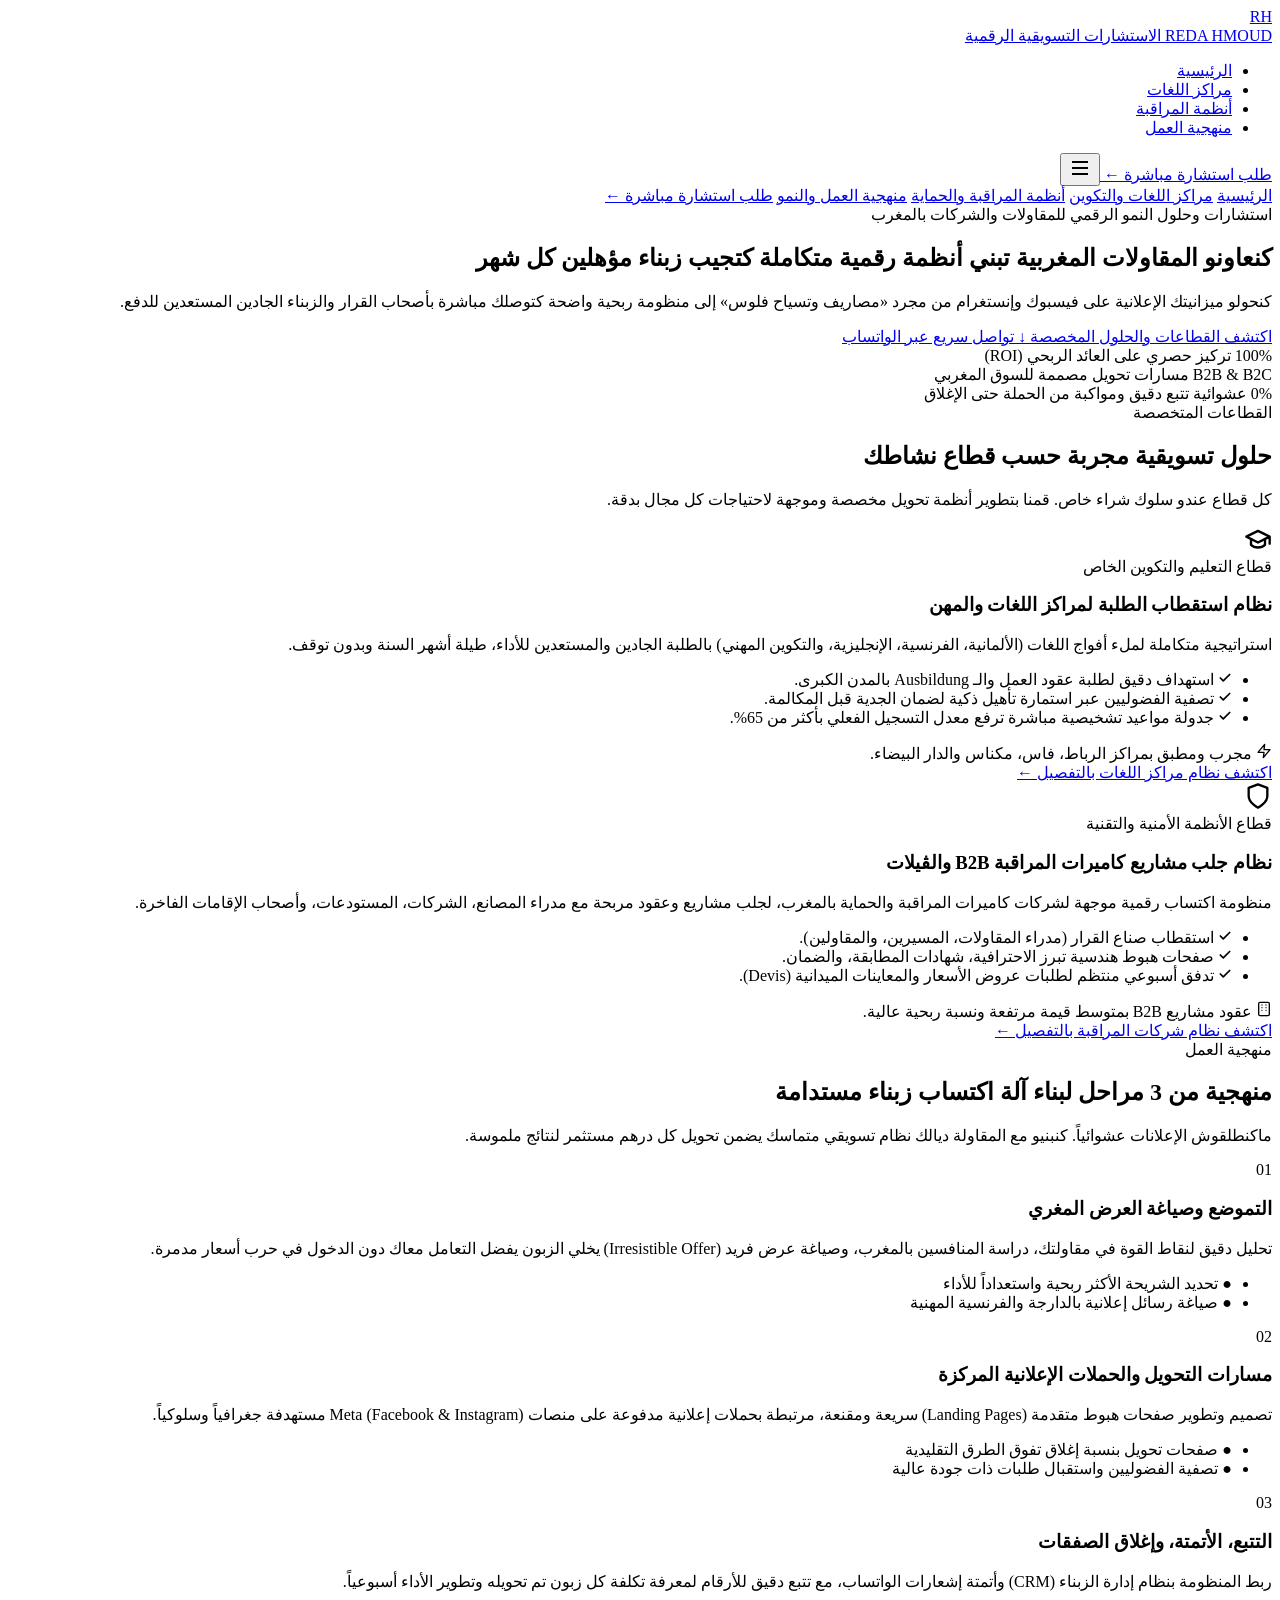
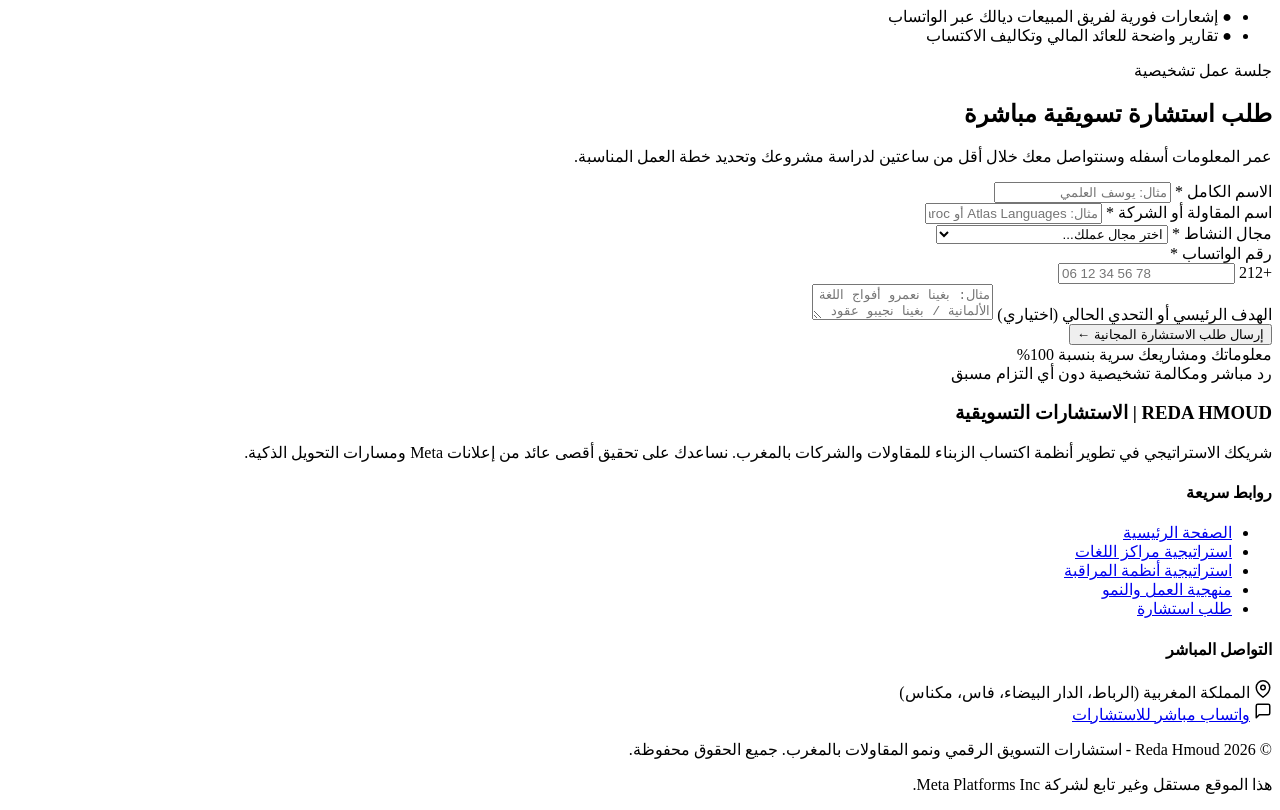
==== commit 13c9cf86: "change all website" ====
--- a/index.html
+++ b/index.html
@@ -3,497 +3,455 @@
 <head>
   <meta charset="UTF-8">
   <meta name="viewport" content="width=device-width, initial-scale=1.0">
-  <title>خطة ملء أفواج مراكز اللغات طيلة السنة | نجاح ميديا</title>
-  <meta name="description" content="استراتيجية استقطاب الطلبة الجادين والمستعدين للأداء لمراكز اللغات والتكوين بالمغرب (الألمانية، الفرنسية، الإنجليزية، والتكوين المهني Ausbildung).">
-  
+  <title>رضا حمود | استشارات التسويق الرقمي واكتساب الزبناء للمقاولات بالمغرب</title>
+  <meta name="description" content="مستشار تسويق رقمي متخصص في مساعدة الشركات والمقاولات المغربية على بناء منظومات اكتساب الزبناء عبر إعلانات Meta وصفحات الهبوط ذات التحويل العالي.">
+
   <!-- Favicon -->
-  <link rel="icon" href="data:image/svg+xml,<svg xmlns='http://www.w3.org/2000/svg' viewBox='0 0 100 100'><text y='.9em' font-size='90'>🎯</text></svg>">
+  <link rel="icon" href="data:image/svg+xml,<svg xmlns='http://www.w3.org/2000/svg' viewBox='0 0 100 100'><circle cx='50' cy='50' r='45' fill='%232563eb'/><path d='M35 65 L50 30 L65 65 L50 52 Z' fill='%23ffffff'/></svg>">
 
   <!-- Open Graph -->
-  <meta property="og:title" content="كيفاش تضمن لمركز اللغات ديالك أقسام عامرة طيلة السنة">
-  <meta property="og:description" content="جلسة عمل تشخيصية بالمجان (20 دقيقة) لمدراء ومؤسسي مراكز اللغات والدعم المدرسي بالمغرب.">
+  <meta property="og:title" content="رضا حمود | استشارات التسويق الرقمي واكتساب الزبناء بالمغرب">
+  <meta property="og:description" content="أنظمة اكتساب رقمية موثوقة لمراكز اللغات وشركات الأنظمة الأمنية والشركات المغربية.">
   <meta property="og:type" content="website">
 
-  <!-- Google Fonts -->
+  <!-- Google Fonts: Alexandria & Cairo -->
   <link rel="preconnect" href="https://fonts.googleapis.com">
   <link rel="preconnect" href="https://fonts.gstatic.com" crossorigin>
-  <link href="https://fonts.googleapis.com/css2?family=Cairo:wght@400;500;600;700;800;900&family=Alexandria:wght@400;600;700&display=swap" rel="stylesheet">
+  <link href="https://fonts.googleapis.com/css2?family=Alexandria:wght@400;500;600;700;800;900&family=Cairo:wght@400;500;600;700;800;900&display=swap" rel="stylesheet">
 
   <!-- Main Stylesheet -->
-  <link rel="stylesheet" href="style.css">
-
-  <!-- Meta Pixel Code -->
-  <script>
-    !function(f,b,e,v,n,t,s)
-    {if(f.fbq)return;n=f.fbq=function(){n.callMethod?
-    n.callMethod.apply(n,arguments):n.queue.push(arguments)};
-    if(!f._fbq)f._fbq=n;n.push=n;n.loaded=!0;n.version='2.0';
-    n.queue=[];t=b.createElement(e);t.async=!0;
-    t.src=v;s=b.getElementsByTagName(e)[0];
-    s.parentNode.insertBefore(t,s)}(window, document,'script',
-    'https://connect.facebook.net/en_US/fbevents.js');
-    fbq('init', '1655344052778905');
-    fbq('track', 'PageView');
-  </script>
-  <noscript><img height="1" width="1" style="display:none"
-    src="https://www.facebook.com/tr?id=1655344052778905&ev=PageView&noscript=1"
-  /></noscript>
-  <!-- End Meta Pixel Code -->
+  <link rel="stylesheet" href="assets/css/home.css">
 </head>
 <body>
 
   <div class="page-wrapper">
 
-    <!-- MAIN ELEVATED CONTAINER CARD -->
-    <main class="main-card">
-
-      <!-- 2. TARGET CALLOUT PILL -->
-      <div class="target-callout-wrapper">
-        <div class="target-pill">
-          <span>🎯 عرض خاص بمدراء ومؤسسي مراكز اللغات والدعم</span>
-        </div>
+    <!-- 1. GLASSMORPHISM STICKY NAVBAR -->
+    <header class="site-header" id="siteHeader">
+      <div class="site-container nav-container">
+
+        <!-- Logo & Brand Identity -->
+        <a href="index.html" class="brand-logo-wrap" id="brandLogo">
+          <div class="brand-icon-shield">RH</div>
+          <div class="brand-info">
+            <span class="brand-name">REDA HMOUD</span>
+            <span class="brand-tagline">الاستشارات التسويقية الرقمية</span>
+          </div>
+        </a>
+
+        <!-- Desktop Navigation Links -->
+        <nav>
+          <ul class="nav-desktop-menu">
+            <li><a href="index.html" class="nav-link active">الرئيسية</a></li>
+            <li><a href="centre-de-langue.html" class="nav-link">مراكز اللغات</a></li>
+            <li><a href="camera-securite.html" class="nav-link">أنظمة المراقبة</a></li>
+            <li><a href="#framework" class="nav-link">منهجية العمل</a></li>
+          </ul>
+        </nav>
+
+        <!-- Navbar CTA & Mobile Toggle -->
+        <div class="nav-actions">
+          <a href="#contact" class="nav-cta-btn" id="navConsultBtn">
+            <span>طلب استشارة مباشرة</span>
+            <span>←</span>
+          </a>
+          <button class="mobile-menu-toggle" id="mobileMenuToggle" aria-label="القائمة" aria-expanded="false">
+            <svg width="24" height="24" viewBox="0 0 24 24" fill="none" stroke="currentColor" stroke-width="2"><path d="M4 6h16M4 12h16M4 18h16"/></svg>
+          </button>
+        </div>
+
       </div>
 
-      <!-- 3. THE BIG PAIN HEADLINE -->
-      <h1 class="main-headline">
-        كيفاش تضمن لمركز اللغات ديالك <span class="highlight-amber">أقسام عامرة طيلة السنة؟</span>
-      </h1>
-
-      <!-- 4 & 5. HERO UNIFIED CARD (CLEAN IMAGE FIRST + TEXT DIRECTLY BENEATH) -->
-      <section class="hero-unified-card" aria-label="عرض توضيحي لمركز اللغات">
-        <div class="hero-image-wrap">
-          <img 
-            src="assets/classroom.jpg" 
-            alt="فصل دراسي احترافي لمركز لغات بالمغرب" 
-            class="hero-classroom-img"
-            loading="eager"
-          >
-        </div>
-
-        <div class="brutal-subheadline">
-          <p style="margin-bottom: 12px;">السوشيال ميديا اليوم هي أكبر منجم ديال الطلبة والزبناء الجدد لمراكز اللغات.. ولكن المشكل ماشي فـ الفيسبوك ولا إنستغرام، المشكل فـ الطريقة العشوائية باش كتخدم بها أغلب المراكز.</p>
-          <p>والنتيجة؟ كراسي باقين خاويين، أساتذة كيتسناو الخلاص، والفلوس مشات فالريح. السوشيال ميديا خدامة وكتعمر القاعات.. ولكن خاصك نظام فلترة دقيق كيجيب ليك غي الطالب اللي عندو هدف وباغي يخلص التسجيل.</p>
+      <!-- Mobile Navigation Drawer -->
+      <div class="mobile-nav-drawer" id="mobileNavDrawer">
+        <a href="index.html" class="nav-link active">الرئيسية</a>
+        <a href="centre-de-langue.html" class="nav-link">مراكز اللغات والتكوين</a>
+        <a href="camera-securite.html" class="nav-link">أنظمة المراقبة والحماية</a>
+        <a href="#framework" class="nav-link">منهجية العمل والنمو</a>
+        <a href="#contact" class="nav-cta-btn">طلب استشارة مباشرة ←</a>
+      </div>
+    </header>
+
+    <main>
+
+      <!-- 2. HERO SECTION -->
+      <section class="hero-section" id="hero">
+        <div class="hero-mesh-background"></div>
+        <div class="site-container">
+          <div class="hero-content">
+
+            <!-- Eyebrow Pill -->
+            <div class="hero-eyebrow-pill">
+              <span class="eyebrow-pulse-dot"></span>
+              <span>استشارات وحلول النمو الرقمي للمقاولات والشركات بالمغرب</span>
+            </div>
+
+            <!-- Main Headline -->
+            <h1 class="hero-title">
+              كنعاونو المقاولات المغربية تبني <span class="text-gradient-blue">أنظمة رقمية متكاملة</span> كتجيب زبناء مؤهلين كل شهر
+            </h1>
+
+            <!-- Subheadline -->
+            <p class="hero-lead-text">
+              كنحولو ميزانيتك الإعلانية على فيسبوك وإنستغرام من مجرد «مصاريف وتسياح فلوس» إلى منظومة ربحية واضحة كتوصلك مباشرة بأصحاب القرار والزبناء الجادين المستعدين للدفع.
+            </p>
+
+            <!-- Dual Action CTAs -->
+            <div class="hero-actions-group">
+              <a href="#solutions" class="btn-primary-action" id="heroPrimaryCta">
+                <span>اكتشف القطاعات والحلول المخصصة</span>
+                <span>↓</span>
+              </a>
+              <a href="https://wa.me/212600000000?text=%D8%B3%D9%84%D8%A7%D9%85%20%D8%B1%D8%B6%D8%A7%D8%8C%20%D8%A8%D8%BA%D9%8A%D8%AA%20%D9%86%D8%B9%D8%B1%D9%81%20%D8%A3%D9%83%D8%AB%D8%B1%20%D8%B9%D9%84%D9%89%20%D8%A7%D9%84%D8%A7%D8%B3%D8%AA%D8%B4%D8%A7%D8%B1%D8%A7%D8%AA%20%D8%A7%D9%84%D8%AA%D8%B3%D9%88%D9%8A%D9%82%D9%8A%D8%A9" target="_blank" rel="noopener noreferrer" class="btn-secondary-action" id="heroWhatsappCta">
+                <span>تواصل سريع عبر الواتساب</span>
+              </a>
+            </div>
+
+            <!-- Trust Bar / Key Proof Points -->
+            <div class="hero-trust-bar">
+              <div class="trust-stat-box">
+                <span class="stat-number text-gradient-emerald">100%</span>
+                <span class="stat-label">تركيز حصري على العائد الربحي (ROI)</span>
+              </div>
+              <div class="trust-stat-box">
+                <span class="stat-number text-gradient-blue">B2B & B2C</span>
+                <span class="stat-label">مسارات تحويل مصممة للسوق المغربي</span>
+              </div>
+              <div class="trust-stat-box">
+                <span class="stat-number text-gradient-gold">0% عشوائية</span>
+                <span class="stat-label">تتبع دقيق ومواكبة من الحملة حتى الإغلاق</span>
+              </div>
+            </div>
+
+          </div>
         </div>
       </section>
 
-      <!-- FAST-JUMP CTA BUTTON -->
-      <div class="fast-jump-cta-wrap">
-        <a href="#bookingSection" class="fast-jump-cta-btn">
-          <span>حجز جلسة عمل تشخيصية بالمجان (20 دقيقة)</span>
-          <span class="cta-arrow">←</span>
-        </a>
+      <!-- 3. INDUSTRY HUB SECTION (TWO HIGH-IMPACT CARDS) -->
+      <section class="industry-hub-section" id="solutions">
+        <div class="site-container">
+
+          <div class="section-header-centered">
+            <span class="section-badge-tag">القطاعات المتخصصة</span>
+            <h2 class="section-title">حلول تسويقية مجربة حسب قطاع نشاطك</h2>
+            <p class="section-description">
+              كل قطاع عندو سلوك شراء خاص. قمنا بتطوير أنظمة تحويل مخصصة وموجهة لاحتياجات كل مجال بدقة.
+            </p>
+          </div>
+
+          <div class="industry-cards-grid">
+
+            <!-- Card A: Language Centers -->
+            <article class="industry-card card-languages" id="cardLanguageCenter">
+              <div class="card-top-content">
+                <div class="card-top-header">
+                  <div class="card-industry-icon">
+                    <svg width="28" height="28" viewBox="0 0 24 24" fill="none" stroke="currentColor" stroke-width="2" stroke-linecap="round" stroke-linejoin="round"><path d="M22 10v6M2 10l10-5 10 5-10 5z"/><path d="M6 12v5c3 3 9 3 12 0v-5"/></svg>
+                  </div>
+                  <span class="card-category-pill">قطاع التعليم والتكوين الخاص</span>
+                </div>
+
+                <h3 class="card-main-title">نظام استقطاب الطلبة لمراكز اللغات والمهن</h3>
+                <p class="card-pitch">
+                  استراتيجية متكاملة لملء أفواج اللغات (الألمانية، الفرنسية، الإنجليزية، والتكوين المهني) بالطلبة الجادين والمستعدين للأداء، طيلة أشهر السنة وبدون توقف.
+                </p>
+
+                <ul class="card-benefits-list">
+                  <li class="benefit-item">
+                    <span class="benefit-check-icon"><svg width="14" height="14" viewBox="0 0 24 24" fill="none" stroke="currentColor" stroke-width="3" stroke-linecap="round" stroke-linejoin="round"><polyline points="20 6 9 17 4 12"></polyline></svg></span>
+                    <span>استهداف دقيق لطلبة عقود العمل والـ Ausbildung بالمدن الكبرى.</span>
+                  </li>
+                  <li class="benefit-item">
+                    <span class="benefit-check-icon"><svg width="14" height="14" viewBox="0 0 24 24" fill="none" stroke="currentColor" stroke-width="3" stroke-linecap="round" stroke-linejoin="round"><polyline points="20 6 9 17 4 12"></polyline></svg></span>
+                    <span>تصفية الفضوليين عبر استمارة تأهيل ذكية لضمان الجدية قبل المكالمة.</span>
+                  </li>
+                  <li class="benefit-item">
+                    <span class="benefit-check-icon"><svg width="14" height="14" viewBox="0 0 24 24" fill="none" stroke="currentColor" stroke-width="3" stroke-linecap="round" stroke-linejoin="round"><polyline points="20 6 9 17 4 12"></polyline></svg></span>
+                    <span>جدولة مواعيد تشخيصية مباشرة ترفع معدل التسجيل الفعلي بأكثر من 65%.</span>
+                  </li>
+                </ul>
+
+                <div class="card-proof-badge">
+                  <span class="proof-icon">
+                    <svg width="16" height="16" viewBox="0 0 24 24" fill="none" stroke="currentColor" stroke-width="2" stroke-linecap="round" stroke-linejoin="round"><polygon points="13 2 3 14 12 14 11 22 21 10 12 10 13 2"></polygon></svg>
+                  </span>
+                  <span>مجرب ومطبق بمراكز الرباط، فاس، مكناس والدار البيضاء.</span>
+                </div>
+              </div>
+
+              <a href="centre-de-langue.html" class="card-cta-button" id="ctaLangCenter">
+                <span>اكتشف نظام مراكز اللغات بالتفصيل</span>
+                <span class="btn-arrow-icon">←</span>
+              </a>
+            </article>
+
+            <!-- Card B: Security & CCTV Companies -->
+            <article class="industry-card card-security" id="cardSecuritySystem">
+              <div class="card-top-content">
+                <div class="card-top-header">
+                  <div class="card-industry-icon">
+                    <svg width="28" height="28" viewBox="0 0 24 24" fill="none" stroke="currentColor" stroke-width="2" stroke-linecap="round" stroke-linejoin="round"><path d="M12 22s8-4 8-10V5l-8-3-8 3v7c0 6 8 10 8 10z"/></svg>
+                  </div>
+                  <span class="card-category-pill">قطاع الأنظمة الأمنية والتقنية</span>
+                </div>
+
+                <h3 class="card-main-title">نظام جلب مشاريع كاميرات المراقبة B2B والڤيلات</h3>
+                <p class="card-pitch">
+                  منظومة اكتساب رقمية موجهة لشركات كاميرات المراقبة والحماية بالمغرب، لجلب مشاريع وعقود مربحة مع مدراء المصانع، الشركات، المستودعات، وأصحاب الإقامات الفاخرة.
+                </p>
+
+                <ul class="card-benefits-list">
+                  <li class="benefit-item">
+                    <span class="benefit-check-icon"><svg width="14" height="14" viewBox="0 0 24 24" fill="none" stroke="currentColor" stroke-width="3" stroke-linecap="round" stroke-linejoin="round"><polyline points="20 6 9 17 4 12"></polyline></svg></span>
+                    <span>استقطاب صناع القرار (مدراء المقاولات، المسيرين، والمقاولين).</span>
+                  </li>
+                  <li class="benefit-item">
+                    <span class="benefit-check-icon"><svg width="14" height="14" viewBox="0 0 24 24" fill="none" stroke="currentColor" stroke-width="3" stroke-linecap="round" stroke-linejoin="round"><polyline points="20 6 9 17 4 12"></polyline></svg></span>
+                    <span>صفحات هبوط هندسية تبرز الاحترافية، شهادات المطابقة، والضمان.</span>
+                  </li>
+                  <li class="benefit-item">
+                    <span class="benefit-check-icon"><svg width="14" height="14" viewBox="0 0 24 24" fill="none" stroke="currentColor" stroke-width="3" stroke-linecap="round" stroke-linejoin="round"><polyline points="20 6 9 17 4 12"></polyline></svg></span>
+                    <span>تدفق أسبوعي منتظم لطلبات عروض الأسعار والمعاينات الميدانية (Devis).</span>
+                  </li>
+                </ul>
+
+                <div class="card-proof-badge">
+                  <span class="proof-icon">
+                    <svg width="16" height="16" viewBox="0 0 24 24" fill="none" stroke="currentColor" stroke-width="2" stroke-linecap="round" stroke-linejoin="round"><rect x="4" y="2" width="16" height="20" rx="2" ry="2"></rect><line x1="9" y1="22" x2="9" y2="22.01"></line><line x1="15" y1="22" x2="15" y2="22.01"></line><line x1="9" y1="6" x2="9" y2="6.01"></line><line x1="15" y1="6" x2="15" y2="6.01"></line><line x1="9" y1="10" x2="9" y2="10.01"></line><line x1="15" y1="10" x2="15" y2="10.01"></line><line x1="9" y1="14" x2="9" y2="14.01"></line><line x1="15" y1="14" x2="15" y2="14.01"></line></svg>
+                  </span>
+                  <span>عقود مشاريع B2B بمتوسط قيمة مرتفعة ونسبة ربحية عالية.</span>
+                </div>
+              </div>
+
+              <a href="camera-securite.html" class="card-cta-button" id="ctaSecurityB2b">
+                <span>اكتشف نظام شركات المراقبة بالتفصيل</span>
+                <span class="btn-arrow-icon">←</span>
+              </a>
+            </article>
+
+          </div>
+        </div>
+      </section>
+
+      <!-- 4. 3-STEP GROWTH FRAMEWORK -->
+      <section class="framework-section" id="framework">
+        <div class="site-container">
+
+          <div class="section-header-centered">
+            <span class="section-badge-tag">منهجية العمل</span>
+            <h2 class="section-title">منهجية من 3 مراحل لبناء آلة اكتساب زبناء مستدامة</h2>
+            <p class="section-description">
+              ماكنطلقوش الإعلانات عشوائياً. كنبنيو مع المقاولة ديالك نظام تسويقي متماسك يضمن تحويل كل درهم مستثمر لنتائج ملموسة.
+            </p>
+          </div>
+
+          <div class="framework-cards-grid">
+
+            <!-- Step 1 -->
+            <div class="step-card">
+              <div class="step-number-badge">01</div>
+              <h3 class="step-heading">التموضع وصياغة العرض المغري</h3>
+              <p class="step-detail-text">
+                تحليل دقيق لنقاط القوة في مقاولتك، دراسة المنافسين بالمغرب، وصياغة عرض فريد (Irresistible Offer) يخلي الزبون يفضل التعامل معاك دون الدخول في حرب أسعار مدمرة.
+              </p>
+              <ul class="step-points-list">
+                <li class="step-point-item">
+                  <span class="step-point-bullet">●</span>
+                  <span>تحديد الشريحة الأكثر ربحية واستعداداً للأداء</span>
+                </li>
+                <li class="step-point-item">
+                  <span class="step-point-bullet">●</span>
+                  <span>صياغة رسائل إعلانية بالدارجة والفرنسية المهنية</span>
+                </li>
+              </ul>
+            </div>
+
+            <!-- Step 2 -->
+            <div class="step-card">
+              <div class="step-number-badge">02</div>
+              <h3 class="step-heading">مسارات التحويل والحملات الإعلانية المركزة</h3>
+              <p class="step-detail-text">
+                تصميم وتطوير صفحات هبوط متقدمة (Landing Pages) سريعة ومقنعة، مرتبطة بحملات إعلانية مدفوعة على منصات Meta (Facebook & Instagram) مستهدفة جغرافياً وسلوكياً.
+              </p>
+              <ul class="step-points-list">
+                <li class="step-point-item">
+                  <span class="step-point-bullet">●</span>
+                  <span>صفحات تحويل بنسبة إغلاق تفوق الطرق التقليدية</span>
+                </li>
+                <li class="step-point-item">
+                  <span class="step-point-bullet">●</span>
+                  <span>تصفية الفضوليين واستقبال طلبات ذات جودة عالية</span>
+                </li>
+              </ul>
+            </div>
+
+            <!-- Step 3 -->
+            <div class="step-card">
+              <div class="step-number-badge">03</div>
+              <h3 class="step-heading">التتبع، الأتمتة، وإغلاق الصفقات</h3>
+              <p class="step-detail-text">
+                ربط المنظومة بنظام إدارة الزبناء (CRM) وأتمتة إشعارات الواتساب، مع تتبع دقيق للأرقام لمعرفة تكلفة كل زبون تم تحويله وتطوير الأداء أسبوعياً.
+              </p>
+              <ul class="step-points-list">
+                <li class="step-point-item">
+                  <span class="step-point-bullet">●</span>
+                  <span>إشعارات فورية لفريق المبيعات ديالك عبر الواتساب</span>
+                </li>
+                <li class="step-point-item">
+                  <span class="step-point-bullet">●</span>
+                  <span>تقارير واضحة للعائد المالي وتكاليف الاكتساب</span>
+                </li>
+              </ul>
+            </div>
+
+          </div>
+        </div>
+      </section>
+
+      <!-- 5. CONTACT / LEAD INQUIRY FORM -->
+      <section class="contact-section" id="contact">
+        <div class="site-container">
+          <div class="contact-card-wrapper">
+
+            <div class="contact-header">
+              <span class="section-badge-tag">جلسة عمل تشخيصية</span>
+              <h2 class="contact-headline">طلب استشارة تسويقية مباشرة</h2>
+              <p class="contact-subtext">
+                عمر المعلومات أسفله وسنتواصل معك خلال أقل من ساعتين لدراسة مشروعك وتحديد خطة العمل المناسبة.
+              </p>
+            </div>
+
+            <div class="form-alert-message" id="formAlert"></div>
+
+            <form class="consulting-form" id="consultingForm" novalidate>
+
+              <div class="form-grid-2col">
+                <div class="form-field-group">
+                  <label for="clientName" class="field-label">
+                    <span>الاسم الكامل</span>
+                    <span class="field-required">*</span>
+                  </label>
+                  <input type="text" id="clientName" class="input-control" placeholder="مثال: يوسف العلمي" required>
+                </div>
+
+                <div class="form-field-group">
+                  <label for="businessName" class="field-label">
+                    <span>اسم المقاولة أو الشركة</span>
+                    <span class="field-required">*</span>
+                  </label>
+                  <input type="text" id="businessName" class="input-control" placeholder="مثال: Atlas Languages أو SecurTech Maroc" required>
+                </div>
+              </div>
+
+              <div class="form-grid-2col">
+                <div class="form-field-group">
+                  <label for="businessSector" class="field-label">
+                    <span>مجال النشاط</span>
+                    <span class="field-required">*</span>
+                  </label>
+                  <select id="businessSector" class="select-control" required>
+                    <option value="" disabled selected>اختر مجال عملك...</option>
+                    <option value="مركز لغات وتكوين">مركز لغات ودعم مدرسي / تكوين مهني</option>
+                    <option value="شركة أنظمة أمنية ومراقبة">شركة كاميرات مراقبة وحماية أمنية</option>
+                    <option value="مقاولة خدمات B2B">مقاولة خدمات B2B أخرى</option>
+                    <option value="نشاط تجاري آخر">نشاط تجاري / قطاع آخر</option>
+                  </select>
+                </div>
+
+                <div class="form-field-group">
+                  <label for="clientPhone" class="field-label">
+                    <span>رقم الواتساب</span>
+                    <span class="field-required">*</span>
+                  </label>
+                  <div class="phone-input-container">
+                    <span class="phone-country-badge">+212</span>
+                    <input type="tel" id="clientPhone" class="input-control" placeholder="06 12 34 56 78" required>
+                  </div>
+                </div>
+              </div>
+
+              <div class="form-field-group">
+                <label for="clientNotes" class="field-label">
+                  <span>الهدف الرئيسي أو التحدي الحالي (اختياري)</span>
+                </label>
+                <textarea id="clientNotes" class="textarea-control" placeholder="مثال: بغينا نعمرو أفواج اللغة الألمانية / بغينا نجيبو عقود كاميرات مع شركات ومصانع..."></textarea>
+              </div>
+
+              <button type="submit" class="form-submit-btn" id="submitBtn">
+                <span>إرسال طلب الاستشارة المجانية</span>
+                <span>←</span>
+              </button>
+
+              <div class="form-trust-guarantees">
+                <div class="guarantee-badge">
+                  <span>معلوماتك ومشاريعك سرية بنسبة 100%</span>
+                </div>
+                <div class="guarantee-badge">
+                  <span>رد مباشر ومكالمة تشخيصية دون أي التزام مسبق</span>
+                </div>
+              </div>
+
+            </form>
+
+          </div>
+        </div>
+      </section>
+
+    </main>
+
+    <!-- 6. CLEAN FOOTER -->
+    <footer class="site-footer">
+      <div class="site-container">
+
+        <div class="footer-top-grid">
+
+          <div class="footer-brand-col">
+            <h3 class="footer-brand-title">REDA HMOUD | الاستشارات التسويقية</h3>
+            <p class="footer-brand-desc">
+              شريكك الاستراتيجي في تطوير أنظمة اكتساب الزبناء للمقاولات والشركات بالمغرب. نساعدك على تحقيق أقصى عائد من إعلانات Meta ومسارات التحويل الذكية.
+            </p>
+          </div>
+
+          <div class="footer-links-col">
+            <h4 class="footer-links-heading">روابط سريعة</h4>
+            <ul class="footer-nav-list">
+              <li><a href="index.html" class="footer-nav-link">الصفحة الرئيسية</a></li>
+              <li><a href="centre-de-langue.html" class="footer-nav-link">استراتيجية مراكز اللغات</a></li>
+              <li><a href="camera-securite.html" class="footer-nav-link">استراتيجية أنظمة المراقبة</a></li>
+              <li><a href="#framework" class="footer-nav-link">منهجية العمل والنمو</a></li>
+              <li><a href="#contact" class="footer-nav-link">طلب استشارة</a></li>
+            </ul>
+          </div>
+
+          <div class="footer-links-col">
+            <h4 class="footer-links-heading">التواصل المباشر</h4>
+            <div class="footer-contact-item">
+              <span class="footer-icon-inline">
+                <svg width="18" height="18" viewBox="0 0 24 24" fill="none" stroke="currentColor" stroke-width="2" stroke-linecap="round" stroke-linejoin="round"><path d="M21 10c0 7-9 13-9 13s-9-6-9-13a9 9 0 0 1 18 0z"></path><circle cx="12" cy="10" r="3"></circle></svg>
+              </span>
+              <span>المملكة المغربية (الرباط، الدار البيضاء، فاس، مكناس)</span>
+            </div>
+            <div class="footer-contact-item">
+              <span class="footer-icon-inline">
+                <svg width="18" height="18" viewBox="0 0 24 24" fill="none" stroke="currentColor" stroke-width="2" stroke-linecap="round" stroke-linejoin="round"><path d="M21 15a2 2 0 0 1-2 2H7l-4 4V5a2 2 0 0 1 2-2h14a2 2 0 0 1 2 2z"></path></svg>
+              </span>
+              <a href="https://wa.me/212600000000" target="_blank" rel="noopener noreferrer" class="footer-contact-link">واتساب مباشر للاستشارات</a>
+            </div>
+          </div>
+
+        </div>
+
+        <div class="footer-bottom-bar">
+          <p>© 2026 Reda Hmoud - استشارات التسويق الرقمي ونمو المقاولات بالمغرب. جميع الحقوق محفوظة.</p>
+          <p>هذا الموقع مستقل وغير تابع لشركة Meta Platforms Inc.</p>
+        </div>
+
       </div>
-
-      <!-- 6. THE 3 QUALIFICATION SEGMENTATION CARDS -->
-      <section class="segmentation-section">
-        <h2 class="section-title-pill">
-          <span>👇</span>
-          <span>شكون اللي معني بهاد العرض التكتيكي؟</span>
-        </h2>
-
-        <div class="cards-stack">
-          <!-- Card 1 -->
-          <div class="qualification-card">
-            <div class="card-badge-num">1</div>
-            <p>
-              هادشي ليك <strong>إلا كنتي بادي جديد</strong> وبغيتي تعمر أول فوج ديالك بلا ما تخسر ميزانية خيالية ولا تدخل فـ حرب تخفيض الأسعار.
-            </p>
-          </div>
-
-          <!-- Card 2 -->
-          <div class="qualification-card">
-            <div class="card-badge-num">2</div>
-            <p>
-              هادشي مناسب <strong>إلا كان المركز ديالك قديم فالسوق</strong>، ولكن حبستي رقمياً وباقي معول غير على بوش-آ-أوريي وملاحظ نقص مستمر فالإقبال.
-            </p>
-          </div>
-
-          <!-- Card 3 -->
-          <div class="qualification-card">
-            <div class="card-badge-num">3</div>
-            <p>
-              هادشي مناسب <strong>إلا عييتي من الميساجات الخاويين</strong> وبغيتي نظام كيجيب ليك طلبة الفيزا والتكوين (Ausbildung / TCF / IELTS) اللي عندهم القدرة يخلصو ومستعجلين.
-            </p>
-          </div>
-        </div>
-      </section>
-
-      <!-- 7. THE BRIDGE / TRANSITION TEXT -->
-      <div class="bridge-box">
-        <p class="bridge-text">
-          إلا كنتي واحد من هاد الفئات، هاد الاستراتيجية اللي غادي نوريك هي الطريقة الوحيدة باش ترجع المبادرة للمركز ديالك وماتبقاش تحت رحمة الصدفة.
-        </p>
-      </div>
-
-      <!-- 8. MULTI-STEP DIAGNOSTIC FORM SECTION -->
-      <section class="booking-main-wrapper" id="bookingSection">
-        <div class="booking-header">
-          <h3 class="booking-title">حجز جلسة عمل تشخيصية بالمجان (20 دقيقة)</h3>
-          <div class="scarcity-pill">
-            <span>⚠️</span>
-            <span>باقي فقط 3 مقاعد استشارية مجانية لهاد الأسبوع</span>
-          </div>
-        </div>
-
-        <!-- Multi-Step Form Container -->
-        <form id="consultationForm" class="multistep-form-container" novalidate>
-          
-          <!-- Progress bar & step indicator -->
-          <div class="form-progress-wrap">
-            <div class="progress-info-row">
-              <span class="step-indicator-text" id="stepIndicatorText">Étape 1 sur 5</span>
-              <span class="step-percentage-text" id="stepPercentageText">20%</span>
-            </div>
-            <div class="progress-bar-track">
-              <div class="progress-bar-fill" id="progressBarFill" style="width: 20%;"></div>
-            </div>
-          </div>
-
-          <!-- Step 1: Question 1 -->
-          <div class="form-step active" data-step="1">
-            <div class="step-header-box">
-              <span class="step-badge">Question 1 sur 5</span>
-              <h4 class="step-question-title">Quel type de centre gérez-vous ?</h4>
-            </div>
-
-            <div class="options-grid">
-              <label class="option-card">
-                <input type="radio" name="center_type" value="Centre de langues" required>
-                <div class="option-content">
-                  <span class="option-indicator"></span>
-                  <span class="option-label">Centre de langues</span>
-                </div>
-              </label>
-
-              <label class="option-card">
-                <input type="radio" name="center_type" value="Centre de formation professionnelle">
-                <div class="option-content">
-                  <span class="option-indicator"></span>
-                  <span class="option-label">Centre de formation professionnelle</span>
-                </div>
-              </label>
-
-              <label class="option-card">
-                <input type="radio" name="center_type" value="Soutien scolaire">
-                <div class="option-content">
-                  <span class="option-indicator"></span>
-                  <span class="option-label">Soutien scolaire</span>
-                </div>
-              </label>
-
-              <label class="option-card">
-                <input type="radio" name="center_type" value="Formation en ligne">
-                <div class="option-content">
-                  <span class="option-indicator"></span>
-                  <span class="option-label">Formation en ligne</span>
-                </div>
-              </label>
-
-              <label class="option-card option-card-autre">
-                <input type="radio" name="center_type" value="Autre">
-                <div class="option-content">
-                  <span class="option-indicator"></span>
-                  <span class="option-label">Autre</span>
-                </div>
-              </label>
-            </div>
-
-            <div class="autre-specify-wrap" id="centerTypeAutreWrap" style="display: none;">
-              <input type="text" id="centerTypeAutreInput" class="form-input" placeholder="Précisez votre type d'activité...">
-            </div>
-
-            <div class="step-actions single-next">
-              <button type="button" class="step-btn next-btn" data-next="2">
-                <span>Suivant</span>
-                <span class="btn-arrow">←</span>
-              </button>
-            </div>
-          </div>
-
-          <!-- Step 2: Question 2 -->
-          <div class="form-step" data-step="2">
-            <div class="step-header-box">
-              <span class="step-badge">Question 2 sur 5</span>
-              <h4 class="step-question-title">Depuis combien de temps votre centre est actif ?</h4>
-            </div>
-
-            <div class="options-grid">
-              <label class="option-card">
-                <input type="radio" name="active_duration" value="Moins de 6 mois" required>
-                <div class="option-content">
-                  <span class="option-indicator"></span>
-                  <span class="option-label">Moins de 6 mois</span>
-                </div>
-              </label>
-
-              <label class="option-card">
-                <input type="radio" name="active_duration" value="6mois -1 an">
-                <div class="option-content">
-                  <span class="option-indicator"></span>
-                  <span class="option-label">6mois -1 an</span>
-                </div>
-              </label>
-
-              <label class="option-card">
-                <input type="radio" name="active_duration" value="1 - 3 ans">
-                <div class="option-content">
-                  <span class="option-indicator"></span>
-                  <span class="option-label">1 - 3 ans</span>
-                </div>
-              </label>
-
-              <label class="option-card">
-                <input type="radio" name="active_duration" value="+ 3 ans">
-                <div class="option-content">
-                  <span class="option-indicator"></span>
-                  <span class="option-label">+ 3 ans</span>
-                </div>
-              </label>
-            </div>
-
-            <div class="step-actions">
-              <button type="button" class="step-btn prev-btn" data-prev="1">
-                <span class="btn-arrow">→</span>
-                <span>Précédent</span>
-              </button>
-              <button type="button" class="step-btn next-btn" data-next="3">
-                <span>Suivant</span>
-                <span class="btn-arrow">←</span>
-              </button>
-            </div>
-          </div>
-
-          <!-- Step 3: Question 3 -->
-          <div class="form-step" data-step="3">
-            <div class="step-header-box">
-              <span class="step-badge">Question 3 sur 5</span>
-              <h4 class="step-question-title">Combien d'eleves inscrivez-vous en moyenne par mois ?</h4>
-            </div>
-
-            <div class="options-grid">
-              <label class="option-card">
-                <input type="radio" name="students_per_month" value="Moins de 10" required>
-                <div class="option-content">
-                  <span class="option-indicator"></span>
-                  <span class="option-label">Moins de 10</span>
-                </div>
-              </label>
-
-              <label class="option-card">
-                <input type="radio" name="students_per_month" value="10 - 30">
-                <div class="option-content">
-                  <span class="option-indicator"></span>
-                  <span class="option-label">10 - 30</span>
-                </div>
-              </label>
-
-              <label class="option-card">
-                <input type="radio" name="students_per_month" value="30 - 50">
-                <div class="option-content">
-                  <span class="option-indicator"></span>
-                  <span class="option-label">30 - 50</span>
-                </div>
-              </label>
-
-              <label class="option-card">
-                <input type="radio" name="students_per_month" value="+50">
-                <div class="option-content">
-                  <span class="option-indicator"></span>
-                  <span class="option-label">+50</span>
-                </div>
-              </label>
-            </div>
-
-            <div class="step-actions">
-              <button type="button" class="step-btn prev-btn" data-prev="2">
-                <span class="btn-arrow">→</span>
-                <span>Précédent</span>
-              </button>
-              <button type="button" class="step-btn next-btn" data-next="4">
-                <span>Suivant</span>
-                <span class="btn-arrow">←</span>
-              </button>
-            </div>
-          </div>
-
-          <!-- Step 4: Question 4 -->
-          <div class="form-step" data-step="4">
-            <div class="step-header-box">
-              <span class="step-badge">Question 4 sur 5</span>
-              <h4 class="step-question-title">Avez-vous deja investi dans la publicite (Facebook / Instagram) ?</h4>
-            </div>
-
-            <div class="options-grid">
-              <label class="option-card">
-                <input type="radio" name="ad_experience" value="Oui, regulierement" required>
-                <div class="option-content">
-                  <span class="option-indicator"></span>
-                  <span class="option-label">Oui, regulierement</span>
-                </div>
-              </label>
-
-              <label class="option-card">
-                <input type="radio" name="ad_experience" value="Oui, mais sans resultats">
-                <div class="option-content">
-                  <span class="option-indicator"></span>
-                  <span class="option-label">Oui, mais sans resultats</span>
-                </div>
-              </label>
-
-              <label class="option-card">
-                <input type="radio" name="ad_experience" value="Non, Jamais">
-                <div class="option-content">
-                  <span class="option-indicator"></span>
-                  <span class="option-label">Non, Jamais</span>
-                </div>
-              </label>
-            </div>
-
-            <div class="step-actions">
-              <button type="button" class="step-btn prev-btn" data-prev="3">
-                <span class="btn-arrow">→</span>
-                <span>Précédent</span>
-              </button>
-              <button type="button" class="step-btn next-btn" data-next="5">
-                <span>Suivant</span>
-                <span class="btn-arrow">←</span>
-              </button>
-            </div>
-          </div>
-
-          <!-- Step 5: Question 5 - Informations de contact -->
-          <div class="form-step" data-step="5">
-            <div class="step-header-box">
-              <span class="step-badge">Question 5 sur 5</span>
-              <h4 class="step-question-title">Informations de contact</h4>
-              <p class="step-question-desc">Pour que nous puissions collaborer ou que je puisse vous aider au mieux, vous pouvez partager vos formations et vos compétences directement ici dans ce formulaire..</p>
-            </div>
-
-            <div class="contact-fields-wrap">
-              <!-- Nom complet -->
-              <div class="form-group">
-                <label class="form-label" for="fullName">
-                  <span>Nom complet</span>
-                  <span class="required-star">*</span>
-                </label>
-                <input 
-                  type="text" 
-                  id="fullName" 
-                  name="full_name" 
-                  class="form-input" 
-                  placeholder="Entrez votre réponse." 
-                  required
-                >
-              </div>
-
-              <!-- Numéro de téléphone -->
-              <div class="form-group">
-                <label class="form-label" for="phone">
-                  <span>Numéro de téléphone</span>
-                  <span class="required-star">*</span>
-                </label>
-                <div class="phone-input-wrap">
-                  <span class="phone-country-code">🇲🇦 +212</span>
-                  <input 
-                    type="tel" 
-                    id="phone" 
-                    name="phone" 
-                    class="form-input phone-input" 
-                    placeholder="Entrez votre réponse." 
-                    required
-                  >
-                </div>
-              </div>
-
-              <!-- Email -->
-              <div class="form-group">
-                <label class="form-label" for="email">
-                  <span>Email</span>
-                  <span class="required-star">*</span>
-                </label>
-                <input 
-                  type="email" 
-                  id="email" 
-                  name="email" 
-                  class="form-input" 
-                  placeholder="Entrez votre réponse." 
-                  required
-                >
-              </div>
-
-              <!-- Ville -->
-              <div class="form-group">
-                <label class="form-label" for="citySelect">
-                  <span>Ville</span>
-                  <span class="required-star">*</span>
-                </label>
-                <select id="citySelect" name="city" class="form-select" required>
-                  <option value="" disabled selected>Entrez votre réponse.</option>
-                  <option value="Meknès">Meknès</option>
-                  <option value="Fès">Fès</option>
-                  <option value="Casablanca">Casablanca</option>
-                  <option value="Rabat">Rabat</option>
-                  <option value="Tanger">Tanger</option>
-                  <option value="Agadir">Agadir</option>
-                  <option value="Marrakech">Marrakech</option>
-                  <option value="Autre">Autre</option>
-                </select>
-              </div>
-
-              <!-- Précisez votre ville (si Autre) -->
-              <div class="form-group" id="cityAutreWrap" style="display: none;">
-                <label class="form-label" for="cityAutreInput">
-                  <span>Précisez votre ville</span>
-                  <span class="required-star">*</span>
-                </label>
-                <input 
-                  type="text" 
-                  id="cityAutreInput" 
-                  class="form-input" 
-                  placeholder="Entrez votre réponse."
-                >
-              </div>
-            </div>
-
-            <div class="step-actions">
-              <button type="button" class="step-btn prev-btn" data-prev="4">
-                <span class="btn-arrow">→</span>
-                <span>Précédent</span>
-              </button>
-              <button type="submit" class="cta-submit-btn" id="submitBtn">
-                <span>Envoyer ma demande</span>
-                <span class="cta-arrow">←</span>
-              </button>
-            </div>
-
-            <!-- Trust Guarantees -->
-            <div class="form-guarantee-row">
-              <div class="guarantee-item">
-                <span class="guarantee-icon">🔒</span>
-                <span>بيانات المركز سرية 100%</span>
-              </div>
-              <div class="guarantee-item">
-                <span class="guarantee-icon">⚡</span>
-                <span>مكالمة تشخيصية مركزة 20 دقيقة</span>
-              </div>
-            </div>
-
-          </div>
-
-        </form>
-      </section>
-
-      <!-- Minimal Trust Footer -->
-      <footer class="minimal-footer">
-        <p>© 2026 Najah Media B2B - خبراء استقطاب طلبة اللغات بالرباط، فاس، مكناس والدار البيضاء.</p>
-        <p>جميع الحقوق محفوظة. هذا الموقع غير تابع لشركة Meta أو فيسبوك.</p>
-      </footer>
-
-    </main>
+    </footer>
 
   </div>
 
   <!-- Scripts -->
-  <script src="script.js"></script>
+  <script src="assets/js/home.js"></script>
 </body>
 </html>
